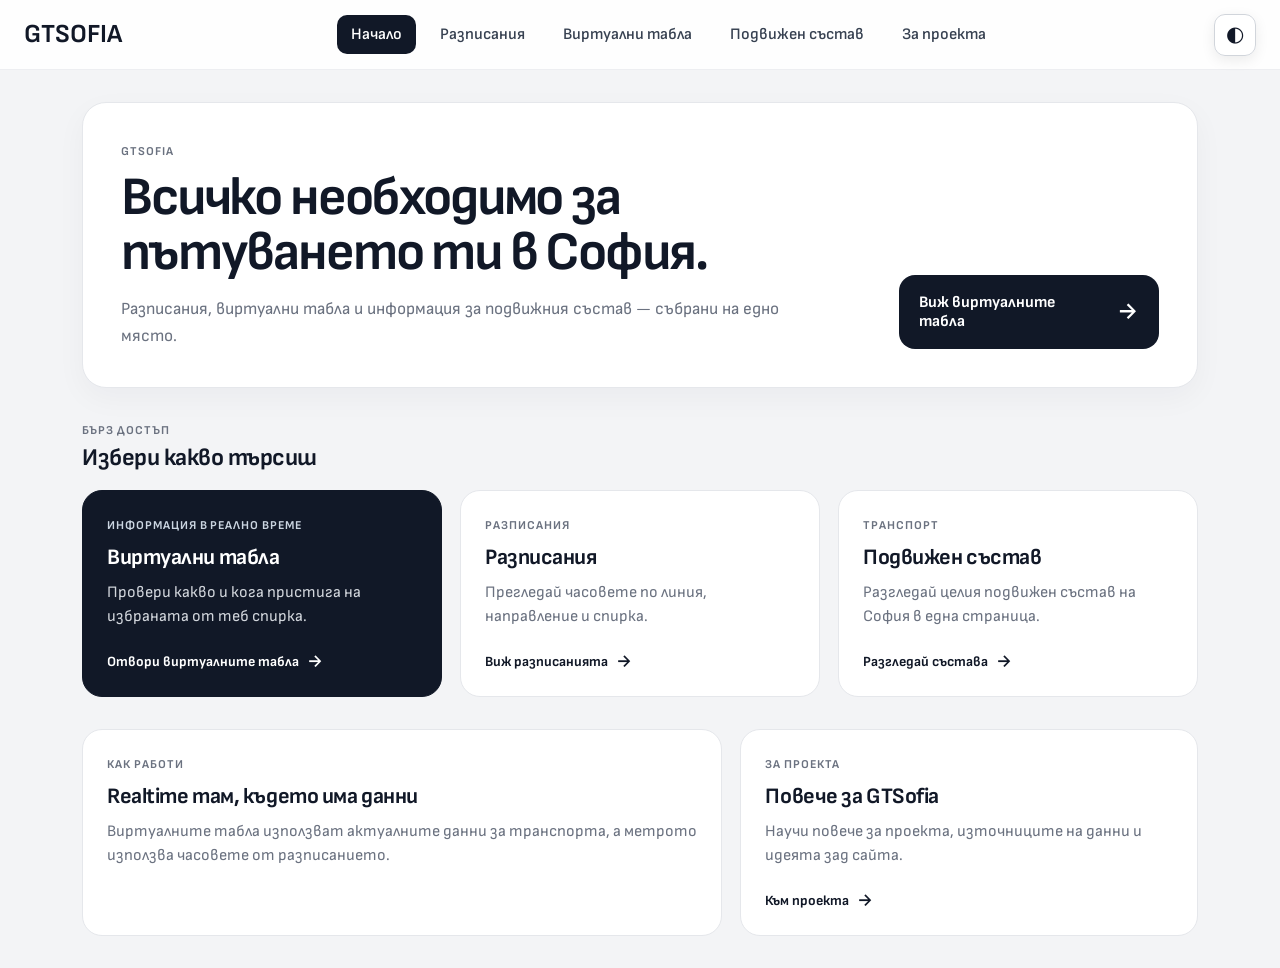
==== index.html @ 75cd9807 "Dark mode Dark mode added." ====
<!DOCTYPE html>
<html lang="bg">
<head>
  <meta charset="UTF-8" />
  <meta name="viewport" content="width=device-width, initial-scale=1.0" />
  <script>
    (() => {
      try {
        const theme = localStorage.getItem("gtsofia.theme");
        const systemDark = window.matchMedia("(prefers-color-scheme: dark)").matches;
        const effective = theme === "dark" || (theme !== "light" && systemDark) ? "dark" : "light";
        document.documentElement.dataset.theme = effective;
        document.documentElement.dataset.themePreference =
          theme === "dark" || theme === "light" || theme === "auto" ? theme : "auto";
      } catch {}
    })();
  </script>
  <title>Начало | GTSofia</title>
  <link href="https://fonts.googleapis.com/css2?family=Sofia+Sans:wght@400;500;600;700&display=swap" rel="stylesheet" />
  <link rel="stylesheet" href="style.css" />
</head>
<body>
  <header class="navbar">
    <a href="index.html" class="nav-logo">GTSOFIA</a>
    <button class="nav-toggle" onclick="toggleMenu()" aria-label="Отвори меню">☰</button>
    <nav id="navMenu">
      <a href="index.html" class="active">Начало</a>
      <a href="schedules.html">Разписания</a>
      <a href="virtual-boards.html">Виртуални табла</a>
      <a href="rolling-stock.html">Подвижен състав</a>
      <a href="about.html">За проекта</a>
    </nav>
    <div class="theme-switcher">
      <button
        type="button"
        id="themeToggle"
        class="theme-toggle"
        aria-label="Автоматичен режим"
        title="Автоматичен режим"
        aria-haspopup="true"
        aria-expanded="false"
      >
        <span aria-hidden="true">◐</span>
      </button>
      <div id="themeMenu" class="theme-menu" role="radiogroup" aria-label="Тема" hidden>
        <button type="button" data-theme-choice="light" role="radio" aria-checked="false">
          <span aria-hidden="true">☀</span><span>Светъл</span>
        </button>
        <button type="button" data-theme-choice="dark" role="radio" aria-checked="false">
          <span aria-hidden="true">☾</span><span>Тъмен</span>
        </button>
        <button type="button" data-theme-choice="auto" role="radio" aria-checked="false">
          <span aria-hidden="true">◐</span><span>Автоматичен</span>
        </button>
      </div>
    </div>
  </header>

  <main class="home">
    <section class="home-hero">
      <div class="home-hero-copy">
        <span class="home-eyebrow">GTSofia</span>
        <h1>Всичко необходимо за пътуването ти в София.</h1>
        <p>Разписания, виртуални табла и информация за подвижния състав — събрани на едно място.</p>
      </div>
      <a href="virtual-boards.html" class="home-hero-action">
        <span class="home-hero-action-label">Виж виртуалните табла</span>
        <span class="home-hero-action-arrow">→</span>
      </a>
    </section>

    <section class="home-section">
      <div class="home-section-heading">
        <div>
          <span class="home-section-kicker">Бърз достъп</span>
          <h2>Избери какво търсиш</h2>
        </div>
      </div>

      <div class="home-grid home-grid-main">
        <a href="virtual-boards.html" class="home-card home-card-primary">
          <span class="home-card-label">Информация в реално време</span>
          <h2>Виртуални табла</h2>
          <p>Провери какво и кога пристига на избраната от теб спирка.</p>
          <span class="home-card-link">Отвори виртуалните табла <span>→</span></span>
        </a>

        <a href="schedules.html" class="home-card">
          <span class="home-card-label">Разписания</span>
          <h2>Разписания</h2>
          <p>Прегледай часовете по линия, направление и спирка.</p>
          <span class="home-card-link">Виж разписанията <span>→</span></span>
        </a>

        <a href="rolling-stock.html" class="home-card">
          <span class="home-card-label">Транспорт</span>
          <h2>Подвижен състав</h2>
          <p>Разгледай целия подвижен състав на София в една страница.</p>
          <span class="home-card-link">Разгледай състава <span>→</span></span>
        </a>
      </div>
    </section>

    <section class="home-section home-favorites-section" id="favoriteStopsSection" hidden>
      <div class="home-section-heading">
        <div>
          <span class="home-section-kicker">Запазени</span>
          <h2>Любими спирки</h2>
        </div>
      </div>
      <div class="home-favorites-list" id="favoriteStopsList"></div>
    </section>

    <section class="home-info-grid">
      <div class="home-info-card">
        <span class="home-section-kicker">Как работи</span>
        <h2>Realtime там, където има данни</h2>
        <p>Виртуалните табла използват актуалните данни за транспорта, а метрото използва часовете от разписанието.</p>
      </div>

      <a href="about.html" class="home-info-card home-info-card-link">
        <span class="home-section-kicker">За проекта</span>
        <h2>Повече за GTSofia</h2>
        <p>Научи повече за проекта, източниците на данни и идеята зад сайта.</p>
        <span class="home-card-link">Към проекта <span>→</span></span>
      </a>
    </section>
  </main>

  <script src="navbar.js"></script>
  <script src="home-favorites.js"></script>
  <script src="theme.js"></script>
</body>
</html>
---- style.css ----
/* =========================
BASE RESET
========================= */

* {
  margin: 0;
  padding: 0;
  box-sizing: border-box;
}

body {
  font-family: "Sofia Sans", sans-serif;
  background: #f3f4f6;
  min-height: 100vh;
  color: #111827;
}

img {
  max-width: 100%;
}

/* =========================
NAVBAR
========================= */

.navbar {
  height: 70px;
  background: rgba(255, 255, 255, 0.88);
  backdrop-filter: blur(18px);
  -webkit-backdrop-filter: blur(18px);
  border-bottom: 1px solid rgba(229, 231, 235, 0.7);
  display: flex;
  align-items: center;
  justify-content: space-between;
  padding: 0 24px;
  position: sticky;
  top: 0;
  z-index: 1000;
  transition:
    background 0.3s ease,
    backdrop-filter 0.3s ease,
    box-shadow 0.3s ease;
}

.navbar.scrolled {
  background: rgba(255, 255, 255, 0.72);
  backdrop-filter: blur(22px);
  -webkit-backdrop-filter: blur(22px);
  box-shadow: 0 6px 20px rgba(0, 0, 0, 0.06);
}

.nav-logo {
  font-size: 26px;
  font-weight: 700;
  color: #111827;
  text-decoration: none;
}

.navbar nav {
  display: flex;
  gap: 10px;
}

.navbar nav a {
  text-decoration: none;
  color: #374151;
  font-weight: 600;
  padding: 10px 14px;
  border-radius: 10px;
  transition: 0.2s;
}

.navbar nav a:hover {
  background: #f3f4f6;
}

.navbar nav a.active {
  background: #111827;
  color: white;
}

.nav-toggle {
  display: none;
  font-size: 28px;
  background: none;
  border: none;
  cursor: pointer;
}

/* =========================
GENERAL CONTENT
========================= */

.content {
  padding: 32px;
}

.info-card {
  background: white;
  padding: 24px;
  border-radius: 18px;
  border: 1px solid #e5e7eb;
  width: 100%;
}

/* =========================
HOME PAGE
========================= */

.home {
  max-width: 1180px;
  margin: 0 auto;
  padding: 32px;
  display: flex;
  flex-direction: column;
  gap: 32px;
}

.home-hero {
  background: white;
  border: 1px solid #e5e7eb;
  border-radius: 24px;
  padding: 38px;
  display: flex;
  align-items: flex-end;
  justify-content: space-between;
  gap: 28px;
  box-shadow: 0 10px 30px rgba(17, 24, 39, 0.04);
}

.home-hero-copy {
  max-width: 760px;
}

.home-eyebrow,
.home-section-kicker,
.home-card-label {
  display: inline-block;
  font-size: 12px;
  font-weight: 700;
  letter-spacing: 0.08em;
  text-transform: uppercase;
  color: #6b7280;
}

.home-hero h1 {
  margin-top: 10px;
  font-size: clamp(32px, 5vw, 54px);
  line-height: 1.02;
  letter-spacing: -0.04em;
  max-width: 760px;
}

.home-hero p {
  margin-top: 16px;
  max-width: 660px;
  color: #6b7280;
  font-size: 17px;
  line-height: 1.55;
}

.home-hero-action {
  min-width: 240px;
  padding: 18px 20px;
  border-radius: 16px;
  background: #111827;
  color: white;
  text-decoration: none;
  display: flex;
  align-items: center;
  justify-content: space-between;
  gap: 16px;
  font-weight: 700;
  transition: transform 0.2s ease, background 0.2s ease;
}

.home-hero-action:hover {
  transform: translateY(-2px);
  background: #1f2937;
}

.home-hero-action-arrow {
  font-size: 24px;
  line-height: 1;
}

.home-section {
  display: flex;
  flex-direction: column;
  gap: 18px;
}

.home-section-heading h2 {
  margin-top: 4px;
  font-size: 24px;
  letter-spacing: -0.02em;
}

.home-grid {
  display: grid;
  grid-template-columns: repeat(3, minmax(0, 1fr));
  gap: 18px;
}

.home-card,
.home-info-card {
  background: white;
  border: 1px solid #e5e7eb;
  border-radius: 20px;
  padding: 24px;
  text-decoration: none;
  color: inherit;
  transition: transform 0.2s ease, box-shadow 0.2s ease, border-color 0.2s ease;
}

.home-card:hover,
.home-info-card-link:hover {
  transform: translateY(-3px);
  box-shadow: 0 12px 26px rgba(17, 24, 39, 0.07);
  border-color: #d1d5db;
}

.home-card-primary {
  background: #111827;
  color: white;
  border-color: #111827;
}

.home-card-primary:hover {
  border-color: #1f2937;
}

.home-card h2,
.home-info-card h2 {
  margin-top: 10px;
  font-size: 22px;
  letter-spacing: -0.02em;
}

.home-card p,
.home-info-card p {
  margin-top: 10px;
  color: #6b7280;
  line-height: 1.5;
}

.home-card-primary p {
  color: #d1d5db;
}

.home-card-link {
  display: inline-flex;
  align-items: center;
  gap: 8px;
  margin-top: 22px;
  font-size: 14px;
  font-weight: 700;
}

.home-card-link span {
  font-size: 18px;
}

.home-card-primary .home-card-label {
  color: #cbd5e1;
}

.home-info-grid {
  display: grid;
  grid-template-columns: 1.4fr 1fr;
  gap: 18px;
}

.home-info-card-link {
  display: block;
}

/* =========================
ROLLING STOCK
========================= */

.stock-grid {
  display: grid;
  grid-template-columns: repeat(auto-fill, minmax(280px, 1fr));
  gap: 20px;
}

.stock-card {
  background: white;
  border-radius: 18px;
  overflow: hidden;
  border: 1px solid #e5e7eb;
}

.stock-image {
  width: 100%;
  height: 200px;
  object-fit: cover;
}

.stock-body {
  padding: 18px;
}

.stock-author {
  text-align: center;
  font-size: 13px;
  color: #6b7280;
  margin-top: 6px;
  margin-bottom: 4px;
}

.stock-lines {
  display: flex;
  flex-wrap: wrap;
  gap: 6px;
  margin-top: 10px;
}

.stock-line-pill {
  display: flex;
  align-items: center;
  justify-content: center;
  height: 25px;
  width: 42px;
  min-width: 35px;
  padding: 0 8px;
  border-radius: 6px;
  font-weight: 700;
}

.stock-metro-pill {
  width: 28px;
  height: 28px;
  min-width: 28px;
  padding: 0;
  border-radius: 50%;
}

.stock-filters {
  display: flex;
  gap: 10px;
  flex-wrap: wrap;
  margin-bottom: 20px;
}

.stock-filters button {
  font-family: "Sofia Sans", sans-serif;
  border: none;
  padding: 10px 16px;
  border-radius: 12px;
  background: #e5e7eb;
  font-weight: 600;
  cursor: pointer;
  transition: 0.2s;
}

.stock-filters button:hover {
  background: #111827;
  color: white;
}

/* =========================
SCHEDULES PAGE
========================= */

.schedule-page {
  max-width: 1500px;
  margin: 0 auto;
  padding: 32px;
}

.schedule-card {
  background: #fff;
  border-radius: 18px;
  box-shadow: 0 2px 10px rgba(0,0,0,.05);
}

.schedule-controls-card { padding: 22px; }

.schedule-controls {
  display: grid;
  grid-template-columns: 1fr 1fr 1fr;
  gap: 14px;
}

.schedule-control label {
  display: block;
  font-weight: 700;
  margin: 0 0 7px 2px;
}

.schedule-dropdown {
  position: relative;
}

.schedule-select-button,
.schedule-native-select {
  width: 100%;
  min-height: 48px;
  border: 1px solid #d1d5db;
  border-radius: 12px;
  background: #fff;
  font: inherit;
  color: #111827;
  padding: 8px 14px;
}

.schedule-select-button {
  display: flex;
  align-items: center;
  justify-content: space-between;
  cursor: pointer;
  text-align: left;
}

.schedule-select-button:hover,
.schedule-native-select:not(:disabled):hover {
  border-color: #9ca3af;
}

.schedule-native-select:disabled {
  background: #f3f4f6;
  color: #9ca3af;
}

.schedule-chevron {
  font-size: 20px;
  margin-left: 8px;
}

.schedule-dropdown-menu {
  position: absolute;
  z-index: 50;
  top: calc(100% + 7px);
  left: 0;
  right: 0;
  max-height: 420px;
  overflow-y: auto;
  background: #fff;
  border: 1px solid #e5e7eb;
  border-radius: 14px;
  box-shadow: 0 14px 35px rgba(0,0,0,.14);
  padding: 8px;
}

.schedule-dropdown-group-title {
  font-size: 12px;
  font-weight: 700;
  color: #6b7280;
  padding: 8px 10px 5px;
  text-transform: uppercase;
  letter-spacing: .04em;
}

.schedule-line-option {
  width: 100%;
  border: 0;
  background: transparent;
  border-radius: 10px;
  padding: 8px 10px;
  display: flex;
  align-items: center;
  justify-content: space-between;
  cursor: pointer;
  font: inherit;
}

.schedule-line-option:hover {
  background: #f3f4f6;
}

.schedule-line-identity {
  display: inline-flex;
  align-items: center;
  gap: 7px;
  min-width: 0;
}

.schedule-line-icon {
  width: 30px;
  height: 30px;
  display: inline-flex;
  align-items: center;
  justify-content: center;
}

.schedule-line-icon img {
  width: 30px;
  height: 30px;
  object-fit: contain;
}

.schedule-line-pill {
  width: 60px;
  height: 30px;
  border-radius: 6px;
  display: inline-flex;
  align-items: center;
  justify-content: center;
  background: var(--line-color, #BE1E2D);
  color: var(--line-text-color, #fff);
  font-weight: 700;
  font-size: 17px;
  line-height: 1;
}

.schedule-line-pill.metro {
  width: 30px;
  border-radius: 999px;
}

.schedule-option-arrow {
  color: #9ca3af;
  font-size: 22px;
}

.schedule-selected-line {
  display: inline-flex;
  flex: 1;
}

.schedule-placeholder {
  color: #6b7280;
}

.schedule-day-tabs {
  display: flex;
  gap: 8px;
  margin-top: 16px;
  border-top: 1px solid #eef0f2;
  padding-top: 16px;
}

.schedule-day-tab {
  border: 0;
  background: #f3f4f6;
  color: #374151;
  border-radius: 10px;
  padding: 10px 18px;
  font: inherit;
  font-weight: 700;
  cursor: pointer;
}

.schedule-day-tab.active {
  background: #111827;
  color: #fff;
}

.schedule-summary {
  margin-top: 18px;
  padding: 18px 22px;
  background: #fff;
  border-radius: 18px;
  box-shadow: 0 2px 10px rgba(0,0,0,.05);
  display: flex;
  align-items: center;
  justify-content: space-between;
  gap: 20px;
}

.schedule-summary-main {
  display: flex;
  flex-direction: column;
  align-items: flex-start;
  gap: 8px;
}

.schedule-summary-route-row {
  display: flex;
  align-items: center;
  gap: 14px;
}

.schedule-summary-destination {
  font-size: 25px;
}

.schedule-summary-stop {
  color: #6b7280;
}

.schedule-summary-stats {
  display: flex;
  gap: 10px;
}

.schedule-summary-stats div {
  min-width: 125px;
  padding: 10px 14px;
  border-radius: 12px;
  background: #f7f7f8;
  display: flex;
  flex-direction: column;
  gap: 2px;
}

.schedule-summary-stats span {
  font-size: 12px;
  color: #6b7280;
}

.schedule-summary-stats strong {
  font-size: 20px;
}

.direction-arrow {
  width: 13px;
  height: auto;
  flex: 0 0 13px;
  opacity: 0.7;
}

.timetable-card,
.course-card {
  margin-top: 18px;
  padding: 22px;
}

.schedule-section-heading {
  display: flex;
  align-items: center;
  justify-content: space-between;
  gap: 16px;
  margin-bottom: 16px;
}

.schedule-section-kicker {
  font-size: 12px;
  color: #6b7280;
  font-weight: 700;
  text-transform: uppercase;
  letter-spacing: .05em;
}

.schedule-section-heading h1,
.schedule-section-heading h2 {
  margin: 3px 0 0;
  font-size: 24px;
}

.schedule-data-status {
  color: #6b7280;
  font-size: 14px;
}

.timetable-scroll {
  overflow-x: auto;
  border: 1px solid #e5e7eb;
  border-radius: 12px;
}

.schedule-timetable {
  width: 100%;
  min-width: 720px;
  border-collapse: collapse;
  table-layout: fixed;
}

.schedule-timetable th {
  padding: 12px 8px;
  background: #f3f4f6;
  border-right: 1px solid #e5e7eb;
  border-bottom: 1px solid #d1d5db;
  font-size: 14px;
  white-space: nowrap;
}

.schedule-timetable td {
  min-height: 70px;
  padding: 12px 8px;
  vertical-align: top;
  border-right: 1px solid #eef0f2;
  text-align: center;
}

.schedule-minute-list {
  display: flex;
  flex-direction: column;
  align-items: center;
  gap: 4px;
}

.schedule-minute {
  display: block;
  width: 100%;
  border: 0;
  background: transparent;
  color: #111827;
  font: inherit;
  font-weight: 700;
  padding: 5px 4px;
  border-radius: 7px;
  cursor: pointer;
}

.schedule-minute:hover {
  background: #fef3c7;
  color: #92400e;
}

.schedule-no-data {
  padding: 30px;
  text-align: center;
  color: #6b7280;
}

.schedule-close-button {
  border: 0;
  background: #111827;
  color: #fff;
  border-radius: 10px;
  padding: 9px 15px;
  font: inherit;
  font-weight: 700;
  cursor: pointer;
}

.course-stops {
  border-top: 1px solid #eef0f2;
}

.course-stop {
  min-height: 54px;
  display: grid;
  grid-template-columns: 26px 1fr auto;
  align-items: center;
  gap: 10px;
  padding: 8px 12px;
  border-bottom: 1px solid #f0f1f2;
}

.course-stop.selected {
  background: #fef3c7;
  border-radius: 10px;
}

.course-stop-marker {
  width: 14px;
  height: 14px;
  border-radius: 999px;
  background: #111827;
  border: 3px solid #fff;
  box-shadow: 0 0 0 1px #d1d5db;
  margin-left: 2px;
}

.course-stop-name {
  font-weight: 600;
  display: flex;
  align-items: center;
  gap: 8px;
  flex-wrap: wrap;
}

.course-stop-code {
  color: #6b7280;
  font-size: 12px;
  font-weight: 500;
  white-space: nowrap;
}

.course-stop-time {
  font-weight: 700;
  font-variant-numeric: tabular-nums;
}

.schedule-empty {
  margin-top: 28px;
  color: #9ca3af;
  text-align: center;
  font-size: 18px;
}

/* =========================
VIRTUAL BOARDS
========================= */

.virtual-boards {
  height: calc(100vh - 70px);
  min-height: 620px;
  padding: 18px;
  display: flex;
  flex-direction: column;
  gap: 14px;
}

.virtual-board-toolbar {
  display: flex;
  align-items: center;
  justify-content: space-between;
  gap: 18px;
  background: #fff;
  border: 1px solid #e5e7eb;
  border-radius: 18px;
  padding: 16px 20px;
  box-shadow: 0 2px 10px rgba(0,0,0,.05);
  flex: 0 0 auto;
}

.virtual-board-toolbar h1 {
  font-size: 25px;
  line-height: 1.15;
}

.live-indicator {
  width: 9px;
  height: 9px;
  border-radius: 50%;
  background: #16a34a;
  box-shadow: 0 0 0 0 rgba(22, 163, 74, .45);
  animation: vb-pulse 1.8s infinite;
  flex: 0 0 9px;
}

@keyframes vb-pulse {
  0% { box-shadow: 0 0 0 0 rgba(22, 163, 74, .45); }
  70% { box-shadow: 0 0 0 7px rgba(22, 163, 74, 0); }
  100% { box-shadow: 0 0 0 0 rgba(22, 163, 74, 0); }
}

.virtual-board-layout {
  min-height: 0;
  flex: 1 1 auto;
  display: grid;
  grid-template-columns: minmax(0, 1.65fr) minmax(360px, .85fr);
  gap: 14px;
}

.virtual-map-card {
  min-height: 0;
  position: relative;
  overflow: hidden;
  border-radius: 18px;
  border: 1px solid #e5e7eb;
  background: #e5e7eb;
  box-shadow: 0 2px 10px rgba(0,0,0,.05);
}

.virtual-board-controls {
  position: relative;
  z-index: 5;
  display: flex;
  align-items: center;
  gap: 8px;
  padding: 14px 16px;
  border-bottom: 1px solid #eef0f2;
  background: #fff;
}

.virtual-stop-search {
  position: relative;
  width: 100%;
  min-width: 0;
}

.virtual-stop-search-panel {
  flex: 1 1 auto;
}

.virtual-stop-search input {
  width: 100%;
  min-height: 42px;
  padding: 0 13px;
  border: 1px solid #d1d5db;
  border-radius: 11px;
  background: #fff;
  color: #111827;
  font: inherit;
  box-shadow: 0 2px 8px rgba(0,0,0,.06);
  outline: none;
}

.virtual-stop-search input:focus {
  border-color: #9ca3af;
  box-shadow: 0 0 0 3px rgba(17,24,39,.08), 0 2px 8px rgba(0,0,0,.06);
}

.map-tool-button {
  width: 42px;
  height: 42px;
  min-height: 42px;
  flex: 0 0 42px;
  display: inline-flex;
  align-items: center;
  justify-content: center;
  padding: 0;
  border: 1px solid #d1d5db;
  border-radius: 11px;
  background: rgba(255,255,255,.96);
  color: #111827;
  font: inherit;
  font-weight: 700;
  box-shadow: 0 4px 14px rgba(0,0,0,.12);
  cursor: pointer;
  pointer-events: auto;
  white-space: nowrap;
}

.map-tool-button:hover {
  background: #fff;
}

.map-tool-button:disabled {
  opacity: .7;
  cursor: wait;
}

.map-location-button {
  font-size: 21px;
}

.virtual-stop-search-results {
  position: absolute;
  top: calc(100% + 6px);
  left: 0;
  right: 0;
  max-height: 310px;
  overflow-y: auto;
  border: 1px solid #e5e7eb;
  border-radius: 11px;
  background: #fff;
  box-shadow: 0 8px 20px rgba(0,0,0,.14);
}

.virtual-stop-search-result {
  width: 100%;
  display: flex;
  align-items: center;
  justify-content: space-between;
  gap: 12px;
  padding: 10px 12px;
  border: 0;
  border-bottom: 1px solid #f0f1f2;
  background: #fff;
  color: #111827;
  text-align: left;
  font: inherit;
  cursor: pointer;
}

.virtual-stop-search-result:last-child {
  border-bottom: 0;
}

.virtual-stop-search-result:hover {
  background: #f9fafb;
}

.virtual-stop-search-result strong {
  min-width: 0;
  overflow: hidden;
  text-overflow: ellipsis;
  white-space: nowrap;
}

.virtual-stop-search-result span {
  flex: 0 0 auto;
  color: #9ca3af;
  font-size: 12px;
}

.virtual-stop-search-empty {
  padding: 12px;
  color: #6b7280;
  font-size: 13px;
}

.map-tool-button {
  min-height: 42px;
  display: inline-flex;
  align-items: center;
  gap: 7px;
  padding: 0 12px;
  border: 1px solid #d1d5db;
  border-radius: 11px;
  background: rgba(255,255,255,.96);
  color: #111827;
  font: inherit;
  font-weight: 700;
  box-shadow: 0 4px 14px rgba(0,0,0,.12);
  cursor: pointer;
  pointer-events: auto;
  white-space: nowrap;
}

.map-location-button {
  width: 42px;
  height: 42px;
  padding: 0;
  justify-content: center;
}

.map-location-button img {
  width: 22px;
  height: 22px;
  display: block;
  flex: 0 0 22px;
}

.map-tool-button:hover {
  background: #fff;
}

.map-tool-button:disabled {
  opacity: .7;
  cursor: wait;
}

.virtual-map {
  width: 100%;
  height: 100%;
  min-height: 440px;
}

.virtual-board-panel {
  min-width: 0;
  min-height: 0;
  overflow: hidden;
  display: flex;
  flex-direction: column;
  background: #fff;
  border: 1px solid #e5e7eb;
  border-radius: 18px;
  box-shadow: 0 2px 10px rgba(0,0,0,.05);
}

.virtual-board-content {
  min-height: 0;
  overflow: hidden;
  display: flex;
  flex-direction: column;
  flex: 1 1 auto;
}

.virtual-board-body {
  min-height: 0;
  overflow-y: auto;
  flex: 1 1 auto;
  display: flex;
  flex-direction: column;
}

.virtual-board-empty,
.virtual-board-error {
  margin: auto;
  max-width: 420px;
  padding: 28px 24px;
  color: #6b7280;
  text-align: center;
}

.virtual-board-empty-title {
  color: #111827;
  font-size: 23px;
  font-weight: 700;
  margin-bottom: 10px;
}

.virtual-board-empty p {
  line-height: 1.55;
}

.virtual-board-header-actions {
  display: flex;
  align-items: center;
  gap: 8px;
  flex: 0 0 auto;
}

.virtual-board-header {
  display: flex;
  align-items: flex-start;
  justify-content: space-between;
  gap: 14px;
  padding: 18px 18px 12px;
  border-bottom: 1px solid #eef0f2;
}

.virtual-board-kicker {
  margin-bottom: 4px;
  color: #6b7280;
  font-size: 12px;
  font-weight: 700;
  text-transform: uppercase;
  letter-spacing: .05em;
}

.virtual-board-header h2 {
  font-size: 21px;
  line-height: 1.2;
}

.virtual-board-header p {
  margin-top: 5px;
  color: #6b7280;
  font-size: 13px;
}

.virtual-board-close {
  width: 34px;
  height: 34px;
  border: 0;
  border-radius: 50%;
  background: #f3f4f6;
  color: #111827;
  font-size: 24px;
  line-height: 1;
  cursor: pointer;
  flex: 0 0 34px;
}

.virtual-board-close:hover {
  background: #e5e7eb;
}

.virtual-board-refresh {
  width: 34px;
  height: 34px;
  flex: 0 0 34px;
  border: 0;
  border-radius: 50%;
  background: #f3f4f6;
  color: #111827;
  padding: 0;
  display: inline-flex;
  align-items: center;
  justify-content: center;
  font: inherit;
  cursor: pointer;
}

.virtual-board-refresh > span {
  display: block;
  font-size: 23px;
  line-height: 1;
  font-weight: 400;
}

.virtual-board-refresh.is-loading > span {
  animation: virtual-board-refresh-spin 0.9s linear infinite;
}

@keyframes virtual-board-refresh-spin {
  from {
    transform: rotate(0deg);
  }
  to {
    transform: rotate(360deg);
  }
}

.virtual-board-refresh:hover {
  background: #e5e7eb;
}

.virtual-board-list {
  min-height: 0;
  overflow-y: auto;
}

.vb-row {
  padding: 13px 16px;
  border-bottom: 1px solid #f0f1f2;
}

.vb-route-row {
  min-width: 0;
  width: 100%;
  gap: 10px;
  align-items: center;
  flex-wrap: nowrap;
}

.vb-route-row .schedule-line-identity {
  flex: 0 0 auto;
}

.vb-direction-arrow {
  width: 13px;
  height: auto;
  flex: 0 0 13px;
  opacity: .7;
  align-self: center;
  display: block;
}

.vb-destination {
  min-width: 0;
  flex: 1 1 auto;
  overflow: hidden;
  white-space: nowrap;
  text-overflow: ellipsis;
  font-size: 20px;
  line-height: 1.2;
}

.vb-time-block {
  display: flex;
  align-items: center;
  justify-content: space-between;
  gap: 12px;
  margin-top: 8px;
  padding-left: 99px;
}

.vb-arrival-main {
  display: inline-flex;
  align-items: center;
  justify-content: center;
  gap: 8px;
  white-space: nowrap;
  font-variant-numeric: tabular-nums;
}

.vb-arrival-live {
  width: 8px;
  height: 8px;
  flex: 0 0 8px;
  border-radius: 50%;
  background: #16a34a;
  box-shadow: 0 0 0 0 rgba(22, 163, 74, .35);
  animation: vb-pulse 1.8s infinite;
}

.vb-arrival-clock {
  color: #111827;
  font-size: 24px;
  font-weight: 700;
  line-height: 1;
}

.vb-arrival-minutes {
  color: #6b7280;
  font-size: 15px;
  font-weight: 600;
  line-height: 1;
  white-space: nowrap;
}

.vb-arrival {
  display: inline-flex;
  align-items: center;
  gap: 9px;
  font-variant-numeric: tabular-nums;
  white-space: nowrap;
}

.vb-arrival-live {
  width: 7px;
  height: 7px;
  flex: 0 0 7px;
  margin-right: -2px;
}

.vb-arrival-time {
  color: #111827;
  font-size: 22px;
  font-weight: 700;
  line-height: 1;
}

.vb-arrival-countdown {
  color: #374151;
  font-size: 14px;
  font-weight: 600;
  white-space: nowrap;
}

.vb-arrival-empty {
  color: #9ca3af;
  font-size: 13px;
  font-weight: 600;
}

.vb-next-times {
  display: flex;
  gap: 6px;
  color: #9ca3af;
  font-size: 12px;
  font-weight: 600;
  font-variant-numeric: tabular-nums;
}

.vb-next-times span {
  position: relative;
  display: inline-flex;
  align-items: center;
  padding: 3px 6px;
  border-radius: 7px;
  background: #f3f4f6;
  cursor: help;
  outline: none;
}

.vb-next-times span::after {
  content: attr(data-tooltip);
  position: absolute;
  left: 50%;
  bottom: calc(100% + 8px);
  transform: translate(-50%, 4px);
  padding: 5px 8px;
  border-radius: 7px;
  background: #111827;
  color: #ffffff;
  font-size: 12px;
  font-weight: 600;
  line-height: 1;
  white-space: nowrap;
  pointer-events: none;
  opacity: 0;
  visibility: hidden;
  transition: opacity .12s ease, transform .12s ease, visibility .12s ease;
  z-index: 20;
}

.vb-next-times span:hover::after,
.vb-next-times span:focus-visible::after {
  opacity: 1;
  visibility: visible;
  transform: translate(-50%, 0);
}

.virtual-board-no-service,
.virtual-board-no-data {
  margin: 12px 16px;
  padding: 12px;
  border-radius: 10px;
  background: #f9fafb;
  color: #6b7280;
  font-size: 13px;
  line-height: 1.45;
}

.virtual-map-error {
  display: flex;
  align-items: center;
  justify-content: center;
  min-height: 100%;
  padding: 30px;
  color: #6b7280;
  background: #f9fafb;
}

/* =========================
RESPONSIVE
========================= */

@media (max-width: 1100px) {
  .virtual-board-layout {
    grid-template-columns: minmax(0, 1.25fr) minmax(320px, .95fr);
  }
}

@media (max-width: 900px) {
  .nav-toggle {
    display: block;
  }

  .navbar nav {
    display: none;
    flex-direction: column;
    width: 100%;
    margin-top: 10px;
  }

  .navbar nav.open {
    display: flex;
  }

  .navbar {
    flex-wrap: wrap;
    height: auto;
    padding: 12px 16px;
  }

  .content {
    padding: 18px;
  }

  .home {
    padding: 18px;
    gap: 22px;
  }

  .home-hero {
    padding: 24px;
    flex-direction: column;
    align-items: stretch;
  }

  .home-hero h1 {
    font-size: 34px;
  }

  .home-hero p {
    font-size: 15px;
  }

  .home-hero-action {
    min-width: 0;
  }

  .home-grid,
  .home-info-grid {
    grid-template-columns: 1fr;
  }

  .schedule-page {
    padding: 18px;
  }

  .schedule-controls {
    grid-template-columns: 1fr;
  }

  .schedule-summary {
    align-items: stretch;
    flex-direction: column;
  }

  .schedule-summary-stats {
    display: grid;
    grid-template-columns: repeat(3, 1fr);
  }

  .virtual-boards {
    height: auto;
    min-height: calc(100vh - 70px);
  }

  .virtual-board-toolbar {
    align-items: flex-start;
    flex-direction: column;
  }

  .virtual-board-layout {
    grid-template-columns: 1fr;
  }

  .virtual-map {
    height: 58vh;
    min-height: 420px;
  }

  .virtual-board-panel {
    min-height: 520px;
  }
}

@media (max-width: 560px) {
  .promo-actions {
    flex-direction: column;
    max-width: none;
  }

  .schedule-summary-main {
    align-items: flex-start;
    flex-direction: column;
    gap: 10px;
    width: 100%;
    min-width: 0;
  }

  .schedule-summary-route-row {
    width: 100%;
    min-width: 0;
    gap: 10px;
  }

  .schedule-summary-route-row .schedule-line-identity {
    flex: 0 0 auto;
  }

  .schedule-summary-route-row .direction-arrow {
    flex: 0 0 auto;
  }

  .schedule-summary-destination {
    font-size: 20px;
    flex: 1 1 auto;
    min-width: 0;
    overflow: hidden;
    white-space: nowrap;
    text-overflow: ellipsis;
  }

  .schedule-summary-stats {
    grid-template-columns: 1fr;
  }

  .schedule-minute-list {
    width: 100%;
    align-items: stretch;
  }

  .schedule-minute {
    width: 100%;
    margin: 0;
    padding: 5px 0;
    text-align: center;
    text-indent: 0;
    -webkit-appearance: none;
    appearance: none;
  }

  .course-stop {
    grid-template-columns: 22px 1fr auto;
  }


  .vb-route-row {
    align-items: center;
    gap: 8px;
  }

  .vb-route-row .schedule-line-identity {
    gap: 8px;
  }

  .vb-route-row .schedule-line-icon {
    flex: 0 0 auto;
  }

  .vb-time-block {
    padding-left: 0;
    align-items: flex-start;
    flex-direction: column;
    gap: 7px;
  }

  .vb-arrival-time {
    font-size: 21px;
  }

  .vb-arrival-clock {
    font-size: 22px;
  }

  .virtual-map {
    min-height: 360px;
  }

  .virtual-board-panel {
    min-height: 480px;
  }

  .virtual-board-controls {
    padding: 10px 12px;
  }

  .virtual-board-header {
    align-items: center;
    padding: 15px 14px 11px;
  }

  .virtual-board-header-actions {
    gap: 6px;
  }

  .virtual-board-refresh {
    width: 34px;
    height: 34px;
    flex-basis: 34px;
  }

  .vb-route-row {
    gap: 7px;
  }

  .vb-route-row .schedule-line-identity {
    gap: 6px;
  }

  .vb-route-row .schedule-line-icon,
  .vb-route-row .schedule-line-icon img {
    width: 28px;
    height: 28px;
  }

  .vb-route-row .schedule-line-pill {
    width: 56px;
    height: 28px;
    font-size: 16px;
  }

  .vb-route-row .schedule-line-pill.metro {
    width: 28px;
  }

  .vb-destination {
    font-size: 20px;
  }
}


.sr-only {
  position: absolute;
  width: 1px;
  height: 1px;
  padding: 0;
  margin: -1px;
  overflow: hidden;
  clip: rect(0, 0, 0, 0);
  white-space: nowrap;
  border: 0;
}


/* =========================
FAVORITE STOPS
========================= */

.home-favorites-section[hidden] {
  display: none;
}

.home-favorites-list {
  display: grid;
  grid-template-columns: repeat(2, minmax(0, 1fr));
  gap: 12px;
}

.home-favorite-stop {
  display: flex;
  align-items: center;
  gap: 12px;
  min-width: 0;
  padding: 15px 17px;
  background: #fff;
  border: 1px solid #e5e7eb;
  border-radius: 14px;
  color: inherit;
  text-decoration: none;
  transition: transform 0.2s ease, box-shadow 0.2s ease, border-color 0.2s ease;
}

.home-favorite-stop:hover {
  transform: translateY(-2px);
  box-shadow: 0 8px 20px rgba(17, 24, 39, 0.06);
  border-color: #d1d5db;
}

.home-favorite-stop-star {
  flex: 0 0 auto;
  font-size: 21px;
  line-height: 1;
}

.home-favorite-stop-info {
  min-width: 0;
  display: flex;
  align-items: baseline;
  gap: 7px;
  flex-wrap: wrap;
}

.home-favorite-stop-info strong {
  font-size: 16px;
}

.home-favorite-stop-info span {
  color: #6b7280;
  font-size: 13px;
}

.home-favorite-stop-arrow {
  margin-left: auto;
  flex: 0 0 auto;
  color: #9ca3af;
  font-size: 20px;
}

.virtual-board-favorite {
  width: 34px;
  height: 34px;
  flex: 0 0 34px;
  border: 0;
  border-radius: 50%;
  background: #f3f4f6;
  color: #6b7280;
  padding: 0;
  display: inline-flex;
  align-items: center;
  justify-content: center;
  font: inherit;
  cursor: pointer;
}

.virtual-board-favorite > span {
  display: block;
  font-size: 21px;
  line-height: 1;
}

.virtual-board-favorite:hover {
  background: #e5e7eb;
}

.virtual-board-favorite.is-favorite {
  color: #111827;
}


@media (max-width: 700px) {
  .home-favorites-list {
    grid-template-columns: 1fr;
  }
}


/* =========================
THEME
========================= */

html {
  color-scheme: light;
}

html[data-theme="dark"] {
  color-scheme: dark;
}

.theme-switcher {
  position: relative;
  flex: 0 0 auto;
}

.theme-toggle {
  width: 42px;
  height: 42px;
  border: 1px solid #d1d5db;
  border-radius: 11px;
  background: rgba(255, 255, 255, .92);
  color: #111827;
  display: inline-flex;
  align-items: center;
  justify-content: center;
  padding: 0;
  font: inherit;
  font-size: 21px;
  cursor: pointer;
  box-shadow: 0 4px 14px rgba(0,0,0,.08);
}

.theme-toggle:hover {
  background: #f3f4f6;
}

.theme-menu {
  position: absolute;
  top: calc(100% + 8px);
  right: 0;
  z-index: 1200;
  width: 170px;
  padding: 6px;
  border: 1px solid #e5e7eb;
  border-radius: 13px;
  background: #fff;
  box-shadow: 0 14px 35px rgba(0,0,0,.14);
}

.theme-menu[hidden] {
  display: none;
}

.theme-menu button {
  width: 100%;
  display: flex;
  align-items: center;
  gap: 10px;
  border: 0;
  border-radius: 9px;
  background: transparent;
  color: #374151;
  padding: 9px 10px;
  font: inherit;
  font-weight: 600;
  text-align: left;
  cursor: pointer;
}

.theme-menu button:hover {
  background: #f3f4f6;
}

.theme-menu button.is-active {
  background: #111827;
  color: #fff;
}

html[data-theme="dark"] body {
  background: #111827;
  color: #f3f4f6;
}

html[data-theme="dark"] .navbar {
  background: rgba(17, 24, 39, .88);
  border-bottom-color: rgba(55, 65, 81, .8);
}

html[data-theme="dark"] .navbar.scrolled {
  background: rgba(17, 24, 39, .78);
}

html[data-theme="dark"] .nav-logo,
html[data-theme="dark"] .nav-toggle {
  color: #f9fafb;
}

html[data-theme="dark"] .navbar nav a {
  color: #d1d5db;
}

html[data-theme="dark"] .navbar nav a:hover {
  background: #1f2937;
}

html[data-theme="dark"] .navbar nav a.active {
  background: #f9fafb;
  color: #111827;
}

html[data-theme="dark"] .theme-toggle {
  background: #1f2937;
  border-color: #374151;
  color: #f9fafb;
}

html[data-theme="dark"] .theme-toggle:hover {
  background: #374151;
}

html[data-theme="dark"] .theme-menu {
  background: #1f2937;
  border-color: #374151;
}

html[data-theme="dark"] .theme-menu button {
  color: #d1d5db;
}

html[data-theme="dark"] .theme-menu button:hover {
  background: #374151;
}

html[data-theme="dark"] .theme-menu button.is-active {
  background: #f9fafb;
  color: #111827;
}

/* Cards, panels and general surfaces */
html[data-theme="dark"] .info-card,
html[data-theme="dark"] .home-hero,
html[data-theme="dark"] .home-card,
html[data-theme="dark"] .home-info-card,
html[data-theme="dark"] .schedule-card,
html[data-theme="dark"] .schedule-summary,
html[data-theme="dark"] .virtual-board-toolbar,
html[data-theme="dark"] .virtual-board-panel {
  background: #1f2937;
  border-color: #374151;
}

html[data-theme="dark"] .home-card-primary {
  background: #f9fafb;
  border-color: #f9fafb;
  color: #111827;
}

html[data-theme="dark"] .home-card-primary p {
  color: #4b5563;
}

html[data-theme="dark"] .home-card-primary .home-card-label {
  color: #4b5563;
}

html[data-theme="dark"] .home-hero-action {
  background: #f9fafb;
  color: #111827;
}

html[data-theme="dark"] .home-hero-action:hover {
  background: #fff;
}

html[data-theme="dark"] .home-hero p,
html[data-theme="dark"] .home-card p,
html[data-theme="dark"] .home-info-card p {
  color: #9ca3af;
}

html[data-theme="dark"] .home-eyebrow,
html[data-theme="dark"] .home-section-kicker,
html[data-theme="dark"] .home-card-label,
html[data-theme="dark"] .schedule-section-kicker,
html[data-theme="dark"] .schedule-data-status,
html[data-theme="dark"] .schedule-summary-stop,
html[data-theme="dark"] .schedule-no-data,
html[data-theme="dark"] .course-stop-code,
html[data-theme="dark"] .stock-author {
  color: #9ca3af;
}

html[data-theme="dark"] .home-favorite-stop {
  background: #1f2937;
  border-color: #374151;
}

html[data-theme="dark"] .home-favorite-stop-info span,
html[data-theme="dark"] .home-favorite-stop-arrow {
  color: #9ca3af;
}

/* Rolling stock */
html[data-theme="dark"] .stock-card {
  background: #1f2937;
  border-color: #374151;
}

html[data-theme="dark"] .stock-filters button {
  background: #1f2937;
  border-color: #374151;
  color: #d1d5db;
}

html[data-theme="dark"] .stock-filters button:hover {
  background: #374151;
}

/* Schedules */
html[data-theme="dark"] .schedule-select-button,
html[data-theme="dark"] .schedule-native-select {
  background: #111827;
  border-color: #4b5563;
  color: #f3f4f6;
}

html[data-theme="dark"] .schedule-native-select:disabled {
  background: #374151;
  color: #9ca3af;
}

html[data-theme="dark"] .schedule-dropdown-menu {
  background: #1f2937;
  border-color: #374151;
}

html[data-theme="dark"] .schedule-dropdown-group-title {
  color: #9ca3af;
}

html[data-theme="dark"] .schedule-line-option {
  color: #f3f4f6;
}

html[data-theme="dark"] .schedule-line-option:hover {
  background: #374151;
}

html[data-theme="dark"] .schedule-placeholder {
  color: #9ca3af;
}

html[data-theme="dark"] .schedule-day-tabs {
  border-top-color: #374151;
}

html[data-theme="dark"] .schedule-day-tab {
  background: #374151;
  color: #d1d5db;
}

html[data-theme="dark"] .schedule-day-tab.active {
  background: #f9fafb;
  color: #111827;
}

html[data-theme="dark"] .schedule-summary-stats div {
  background: #111827;
}

html[data-theme="dark"] .schedule-summary-stats span {
  color: #9ca3af;
}

html[data-theme="dark"] .timetable-scroll {
  border-color: #374151;
}

html[data-theme="dark"] .schedule-timetable th {
  background: #374151;
  border-right-color: #4b5563;
  border-bottom-color: #4b5563;
}

html[data-theme="dark"] .schedule-timetable td {
  border-right-color: #374151;
}

html[data-theme="dark"] .schedule-minute {
  color: #f3f4f6;
}

html[data-theme="dark"] .schedule-minute:hover {
  background: #4a3f16;
  color: #fef3c7;
}

html[data-theme="dark"] .schedule-close-button {
  background: #f9fafb;
  color: #111827;
}

html[data-theme="dark"] .course-stops {
  border-top-color: #374151;
}

html[data-theme="dark"] .course-stop {
  border-bottom-color: #374151;
}

html[data-theme="dark"] .course-stop.selected {
  background: #4a3f16;
}

html[data-theme="dark"] .course-stop-marker {
  background: #f9fafb;
  border-color: #1f2937;
  box-shadow: 0 0 0 1px #4b5563;
}

/* Virtual boards */
html[data-theme="dark"] .virtual-board-controls {
  background: #1f2937;
  border-bottom-color: #374151;
}

html[data-theme="dark"] .virtual-stop-search input {
  background: #111827;
  border-color: #4b5563;
  color: #f3f4f6;
}

html[data-theme="dark"] .virtual-stop-search input::placeholder {
  color: #9ca3af;
}

html[data-theme="dark"] .virtual-stop-search-results {
  background: #1f2937;
  border-color: #374151;
}

html[data-theme="dark"] .virtual-stop-search-result {
  background: #1f2937;
  color: #f3f4f6;
  border-bottom-color: #374151;
}

html[data-theme="dark"] .virtual-stop-search-result:hover {
  background: #374151;
}

html[data-theme="dark"] .virtual-stop-search-result span,
html[data-theme="dark"] .virtual-stop-search-empty {
  color: #9ca3af;
}

html[data-theme="dark"] .map-tool-button,
html[data-theme="dark"] .virtual-board-refresh,
html[data-theme="dark"] .virtual-board-favorite,
html[data-theme="dark"] .virtual-board-close {
  background: #374151;
  border-color: #4b5563;
  color: #f3f4f6;
}

html[data-theme="dark"] .map-tool-button:hover,
html[data-theme="dark"] .virtual-board-refresh:hover,
html[data-theme="dark"] .virtual-board-favorite:hover,
html[data-theme="dark"] .virtual-board-close:hover {
  background: #4b5563;
}

html[data-theme="dark"] .virtual-board-header {
  border-bottom-color: #374151;
}

html[data-theme="dark"] .virtual-board-kicker,
html[data-theme="dark"] .virtual-board-header p,
html[data-theme="dark"] .vb-arrival-minutes,
html[data-theme="dark"] .vb-arrival-empty,
html[data-theme="dark"] .vb-next-times {
  color: #9ca3af;
}

html[data-theme="dark"] .vb-arrival-clock,
html[data-theme="dark"] .vb-arrival-time,
html[data-theme="dark"] .vb-arrival-countdown {
  color: #f3f4f6;
}

html[data-theme="dark"] .vb-next-times span {
  background: #374151;
}

html[data-theme="dark"] .vb-next-times span::after {
  background: #f9fafb;
  color: #111827;
}

html[data-theme="dark"] .vb-row {
  border-bottom-color: #374151;
}

html[data-theme="dark"] .virtual-board-empty,
html[data-theme="dark"] .virtual-board-error,
html[data-theme="dark"] .virtual-map-error {
  color: #9ca3af;
}

html[data-theme="dark"] .virtual-board-empty-title {
  color: #f3f4f6;
}

html[data-theme="dark"] .virtual-board-no-service,
html[data-theme="dark"] .virtual-board-no-data {
  background: #111827;
  color: #9ca3af;
}

html[data-theme="dark"] .virtual-map-card {
  background: #374151;
  border-color: #4b5563;
}

/* Keep the Leaflet map usable in dark mode while matching the surrounding UI. */
html[data-theme="dark"] .leaflet-control-zoom a,
html[data-theme="dark"] .leaflet-control-attribution {
  background: rgba(31, 41, 55, .92);
  color: #d1d5db;
}

html[data-theme="dark"] .leaflet-control-zoom a {
  color: #f3f4f6;
}

html[data-theme="dark"] .leaflet-popup-content-wrapper,
html[data-theme="dark"] .leaflet-popup-tip {
  background: #1f2937;
  color: #f3f4f6;
}

html[data-theme="dark"] .leaflet-popup-content {
  color: #f3f4f6;
}

@media (max-width: 900px) {
  .theme-switcher {
    margin-left: 4px;
  }
}

@media (max-width: 560px) {
  .theme-menu {
    right: -4px;
  }
}
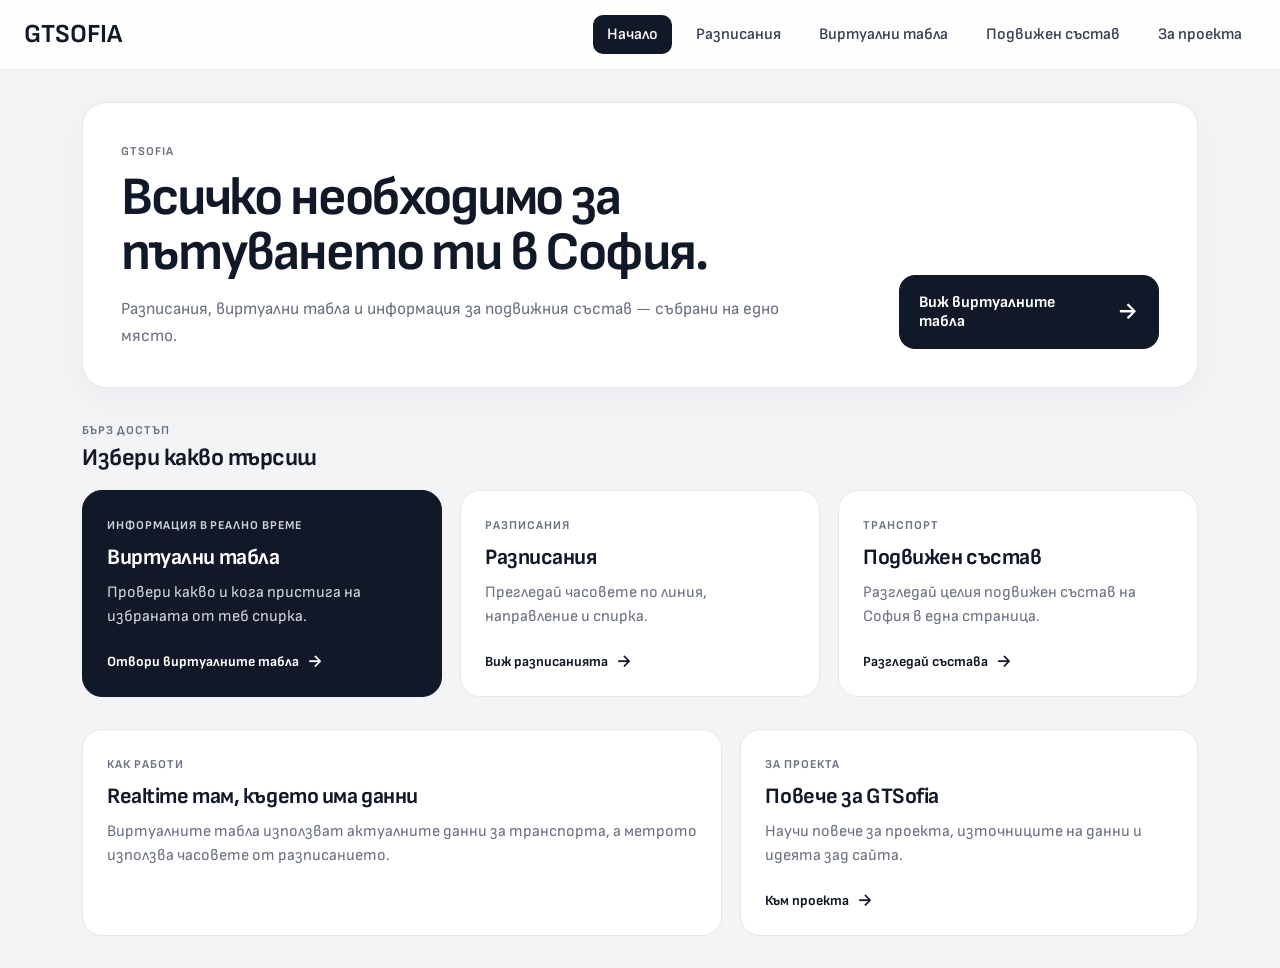
==== commit ed20688d: "Add files via upload" ====
--- a/index.html
+++ b/index.html
@@ -3,18 +3,6 @@
 <head>
   <meta charset="UTF-8" />
   <meta name="viewport" content="width=device-width, initial-scale=1.0" />
-  <script>
-    (() => {
-      try {
-        const theme = localStorage.getItem("gtsofia.theme");
-        const systemDark = window.matchMedia("(prefers-color-scheme: dark)").matches;
-        const effective = theme === "dark" || (theme !== "light" && systemDark) ? "dark" : "light";
-        document.documentElement.dataset.theme = effective;
-        document.documentElement.dataset.themePreference =
-          theme === "dark" || theme === "light" || theme === "auto" ? theme : "auto";
-      } catch {}
-    })();
-  </script>
   <title>Начало | GTSofia</title>
   <link href="https://fonts.googleapis.com/css2?family=Sofia+Sans:wght@400;500;600;700&display=swap" rel="stylesheet" />
   <link rel="stylesheet" href="style.css" />
@@ -30,30 +18,6 @@
       <a href="rolling-stock.html">Подвижен състав</a>
       <a href="about.html">За проекта</a>
     </nav>
-    <div class="theme-switcher">
-      <button
-        type="button"
-        id="themeToggle"
-        class="theme-toggle"
-        aria-label="Автоматичен режим"
-        title="Автоматичен режим"
-        aria-haspopup="true"
-        aria-expanded="false"
-      >
-        <span aria-hidden="true">◐</span>
-      </button>
-      <div id="themeMenu" class="theme-menu" role="radiogroup" aria-label="Тема" hidden>
-        <button type="button" data-theme-choice="light" role="radio" aria-checked="false">
-          <span aria-hidden="true">☀</span><span>Светъл</span>
-        </button>
-        <button type="button" data-theme-choice="dark" role="radio" aria-checked="false">
-          <span aria-hidden="true">☾</span><span>Тъмен</span>
-        </button>
-        <button type="button" data-theme-choice="auto" role="radio" aria-checked="false">
-          <span aria-hidden="true">◐</span><span>Автоматичен</span>
-        </button>
-      </div>
-    </div>
   </header>
 
   <main class="home">
@@ -129,6 +93,5 @@
 
   <script src="navbar.js"></script>
   <script src="home-favorites.js"></script>
-  <script src="theme.js"></script>
 </body>
 </html>
--- a/style.css
+++ b/style.css
@@ -1708,463 +1708,3 @@
     grid-template-columns: 1fr;
   }
 }
-
-
-/* =========================
-THEME
-========================= */
-
-html {
-  color-scheme: light;
-}
-
-html[data-theme="dark"] {
-  color-scheme: dark;
-}
-
-.theme-switcher {
-  position: relative;
-  flex: 0 0 auto;
-}
-
-.theme-toggle {
-  width: 42px;
-  height: 42px;
-  border: 1px solid #d1d5db;
-  border-radius: 11px;
-  background: rgba(255, 255, 255, .92);
-  color: #111827;
-  display: inline-flex;
-  align-items: center;
-  justify-content: center;
-  padding: 0;
-  font: inherit;
-  font-size: 21px;
-  cursor: pointer;
-  box-shadow: 0 4px 14px rgba(0,0,0,.08);
-}
-
-.theme-toggle:hover {
-  background: #f3f4f6;
-}
-
-.theme-menu {
-  position: absolute;
-  top: calc(100% + 8px);
-  right: 0;
-  z-index: 1200;
-  width: 170px;
-  padding: 6px;
-  border: 1px solid #e5e7eb;
-  border-radius: 13px;
-  background: #fff;
-  box-shadow: 0 14px 35px rgba(0,0,0,.14);
-}
-
-.theme-menu[hidden] {
-  display: none;
-}
-
-.theme-menu button {
-  width: 100%;
-  display: flex;
-  align-items: center;
-  gap: 10px;
-  border: 0;
-  border-radius: 9px;
-  background: transparent;
-  color: #374151;
-  padding: 9px 10px;
-  font: inherit;
-  font-weight: 600;
-  text-align: left;
-  cursor: pointer;
-}
-
-.theme-menu button:hover {
-  background: #f3f4f6;
-}
-
-.theme-menu button.is-active {
-  background: #111827;
-  color: #fff;
-}
-
-html[data-theme="dark"] body {
-  background: #111827;
-  color: #f3f4f6;
-}
-
-html[data-theme="dark"] .navbar {
-  background: rgba(17, 24, 39, .88);
-  border-bottom-color: rgba(55, 65, 81, .8);
-}
-
-html[data-theme="dark"] .navbar.scrolled {
-  background: rgba(17, 24, 39, .78);
-}
-
-html[data-theme="dark"] .nav-logo,
-html[data-theme="dark"] .nav-toggle {
-  color: #f9fafb;
-}
-
-html[data-theme="dark"] .navbar nav a {
-  color: #d1d5db;
-}
-
-html[data-theme="dark"] .navbar nav a:hover {
-  background: #1f2937;
-}
-
-html[data-theme="dark"] .navbar nav a.active {
-  background: #f9fafb;
-  color: #111827;
-}
-
-html[data-theme="dark"] .theme-toggle {
-  background: #1f2937;
-  border-color: #374151;
-  color: #f9fafb;
-}
-
-html[data-theme="dark"] .theme-toggle:hover {
-  background: #374151;
-}
-
-html[data-theme="dark"] .theme-menu {
-  background: #1f2937;
-  border-color: #374151;
-}
-
-html[data-theme="dark"] .theme-menu button {
-  color: #d1d5db;
-}
-
-html[data-theme="dark"] .theme-menu button:hover {
-  background: #374151;
-}
-
-html[data-theme="dark"] .theme-menu button.is-active {
-  background: #f9fafb;
-  color: #111827;
-}
-
-/* Cards, panels and general surfaces */
-html[data-theme="dark"] .info-card,
-html[data-theme="dark"] .home-hero,
-html[data-theme="dark"] .home-card,
-html[data-theme="dark"] .home-info-card,
-html[data-theme="dark"] .schedule-card,
-html[data-theme="dark"] .schedule-summary,
-html[data-theme="dark"] .virtual-board-toolbar,
-html[data-theme="dark"] .virtual-board-panel {
-  background: #1f2937;
-  border-color: #374151;
-}
-
-html[data-theme="dark"] .home-card-primary {
-  background: #f9fafb;
-  border-color: #f9fafb;
-  color: #111827;
-}
-
-html[data-theme="dark"] .home-card-primary p {
-  color: #4b5563;
-}
-
-html[data-theme="dark"] .home-card-primary .home-card-label {
-  color: #4b5563;
-}
-
-html[data-theme="dark"] .home-hero-action {
-  background: #f9fafb;
-  color: #111827;
-}
-
-html[data-theme="dark"] .home-hero-action:hover {
-  background: #fff;
-}
-
-html[data-theme="dark"] .home-hero p,
-html[data-theme="dark"] .home-card p,
-html[data-theme="dark"] .home-info-card p {
-  color: #9ca3af;
-}
-
-html[data-theme="dark"] .home-eyebrow,
-html[data-theme="dark"] .home-section-kicker,
-html[data-theme="dark"] .home-card-label,
-html[data-theme="dark"] .schedule-section-kicker,
-html[data-theme="dark"] .schedule-data-status,
-html[data-theme="dark"] .schedule-summary-stop,
-html[data-theme="dark"] .schedule-no-data,
-html[data-theme="dark"] .course-stop-code,
-html[data-theme="dark"] .stock-author {
-  color: #9ca3af;
-}
-
-html[data-theme="dark"] .home-favorite-stop {
-  background: #1f2937;
-  border-color: #374151;
-}
-
-html[data-theme="dark"] .home-favorite-stop-info span,
-html[data-theme="dark"] .home-favorite-stop-arrow {
-  color: #9ca3af;
-}
-
-/* Rolling stock */
-html[data-theme="dark"] .stock-card {
-  background: #1f2937;
-  border-color: #374151;
-}
-
-html[data-theme="dark"] .stock-filters button {
-  background: #1f2937;
-  border-color: #374151;
-  color: #d1d5db;
-}
-
-html[data-theme="dark"] .stock-filters button:hover {
-  background: #374151;
-}
-
-/* Schedules */
-html[data-theme="dark"] .schedule-select-button,
-html[data-theme="dark"] .schedule-native-select {
-  background: #111827;
-  border-color: #4b5563;
-  color: #f3f4f6;
-}
-
-html[data-theme="dark"] .schedule-native-select:disabled {
-  background: #374151;
-  color: #9ca3af;
-}
-
-html[data-theme="dark"] .schedule-dropdown-menu {
-  background: #1f2937;
-  border-color: #374151;
-}
-
-html[data-theme="dark"] .schedule-dropdown-group-title {
-  color: #9ca3af;
-}
-
-html[data-theme="dark"] .schedule-line-option {
-  color: #f3f4f6;
-}
-
-html[data-theme="dark"] .schedule-line-option:hover {
-  background: #374151;
-}
-
-html[data-theme="dark"] .schedule-placeholder {
-  color: #9ca3af;
-}
-
-html[data-theme="dark"] .schedule-day-tabs {
-  border-top-color: #374151;
-}
-
-html[data-theme="dark"] .schedule-day-tab {
-  background: #374151;
-  color: #d1d5db;
-}
-
-html[data-theme="dark"] .schedule-day-tab.active {
-  background: #f9fafb;
-  color: #111827;
-}
-
-html[data-theme="dark"] .schedule-summary-stats div {
-  background: #111827;
-}
-
-html[data-theme="dark"] .schedule-summary-stats span {
-  color: #9ca3af;
-}
-
-html[data-theme="dark"] .timetable-scroll {
-  border-color: #374151;
-}
-
-html[data-theme="dark"] .schedule-timetable th {
-  background: #374151;
-  border-right-color: #4b5563;
-  border-bottom-color: #4b5563;
-}
-
-html[data-theme="dark"] .schedule-timetable td {
-  border-right-color: #374151;
-}
-
-html[data-theme="dark"] .schedule-minute {
-  color: #f3f4f6;
-}
-
-html[data-theme="dark"] .schedule-minute:hover {
-  background: #4a3f16;
-  color: #fef3c7;
-}
-
-html[data-theme="dark"] .schedule-close-button {
-  background: #f9fafb;
-  color: #111827;
-}
-
-html[data-theme="dark"] .course-stops {
-  border-top-color: #374151;
-}
-
-html[data-theme="dark"] .course-stop {
-  border-bottom-color: #374151;
-}
-
-html[data-theme="dark"] .course-stop.selected {
-  background: #4a3f16;
-}
-
-html[data-theme="dark"] .course-stop-marker {
-  background: #f9fafb;
-  border-color: #1f2937;
-  box-shadow: 0 0 0 1px #4b5563;
-}
-
-/* Virtual boards */
-html[data-theme="dark"] .virtual-board-controls {
-  background: #1f2937;
-  border-bottom-color: #374151;
-}
-
-html[data-theme="dark"] .virtual-stop-search input {
-  background: #111827;
-  border-color: #4b5563;
-  color: #f3f4f6;
-}
-
-html[data-theme="dark"] .virtual-stop-search input::placeholder {
-  color: #9ca3af;
-}
-
-html[data-theme="dark"] .virtual-stop-search-results {
-  background: #1f2937;
-  border-color: #374151;
-}
-
-html[data-theme="dark"] .virtual-stop-search-result {
-  background: #1f2937;
-  color: #f3f4f6;
-  border-bottom-color: #374151;
-}
-
-html[data-theme="dark"] .virtual-stop-search-result:hover {
-  background: #374151;
-}
-
-html[data-theme="dark"] .virtual-stop-search-result span,
-html[data-theme="dark"] .virtual-stop-search-empty {
-  color: #9ca3af;
-}
-
-html[data-theme="dark"] .map-tool-button,
-html[data-theme="dark"] .virtual-board-refresh,
-html[data-theme="dark"] .virtual-board-favorite,
-html[data-theme="dark"] .virtual-board-close {
-  background: #374151;
-  border-color: #4b5563;
-  color: #f3f4f6;
-}
-
-html[data-theme="dark"] .map-tool-button:hover,
-html[data-theme="dark"] .virtual-board-refresh:hover,
-html[data-theme="dark"] .virtual-board-favorite:hover,
-html[data-theme="dark"] .virtual-board-close:hover {
-  background: #4b5563;
-}
-
-html[data-theme="dark"] .virtual-board-header {
-  border-bottom-color: #374151;
-}
-
-html[data-theme="dark"] .virtual-board-kicker,
-html[data-theme="dark"] .virtual-board-header p,
-html[data-theme="dark"] .vb-arrival-minutes,
-html[data-theme="dark"] .vb-arrival-empty,
-html[data-theme="dark"] .vb-next-times {
-  color: #9ca3af;
-}
-
-html[data-theme="dark"] .vb-arrival-clock,
-html[data-theme="dark"] .vb-arrival-time,
-html[data-theme="dark"] .vb-arrival-countdown {
-  color: #f3f4f6;
-}
-
-html[data-theme="dark"] .vb-next-times span {
-  background: #374151;
-}
-
-html[data-theme="dark"] .vb-next-times span::after {
-  background: #f9fafb;
-  color: #111827;
-}
-
-html[data-theme="dark"] .vb-row {
-  border-bottom-color: #374151;
-}
-
-html[data-theme="dark"] .virtual-board-empty,
-html[data-theme="dark"] .virtual-board-error,
-html[data-theme="dark"] .virtual-map-error {
-  color: #9ca3af;
-}
-
-html[data-theme="dark"] .virtual-board-empty-title {
-  color: #f3f4f6;
-}
-
-html[data-theme="dark"] .virtual-board-no-service,
-html[data-theme="dark"] .virtual-board-no-data {
-  background: #111827;
-  color: #9ca3af;
-}
-
-html[data-theme="dark"] .virtual-map-card {
-  background: #374151;
-  border-color: #4b5563;
-}
-
-/* Keep the Leaflet map usable in dark mode while matching the surrounding UI. */
-html[data-theme="dark"] .leaflet-control-zoom a,
-html[data-theme="dark"] .leaflet-control-attribution {
-  background: rgba(31, 41, 55, .92);
-  color: #d1d5db;
-}
-
-html[data-theme="dark"] .leaflet-control-zoom a {
-  color: #f3f4f6;
-}
-
-html[data-theme="dark"] .leaflet-popup-content-wrapper,
-html[data-theme="dark"] .leaflet-popup-tip {
-  background: #1f2937;
-  color: #f3f4f6;
-}
-
-html[data-theme="dark"] .leaflet-popup-content {
-  color: #f3f4f6;
-}
-
-@media (max-width: 900px) {
-  .theme-switcher {
-    margin-left: 4px;
-  }
-}
-
-@media (max-width: 560px) {
-  .theme-menu {
-    right: -4px;
-  }
-}
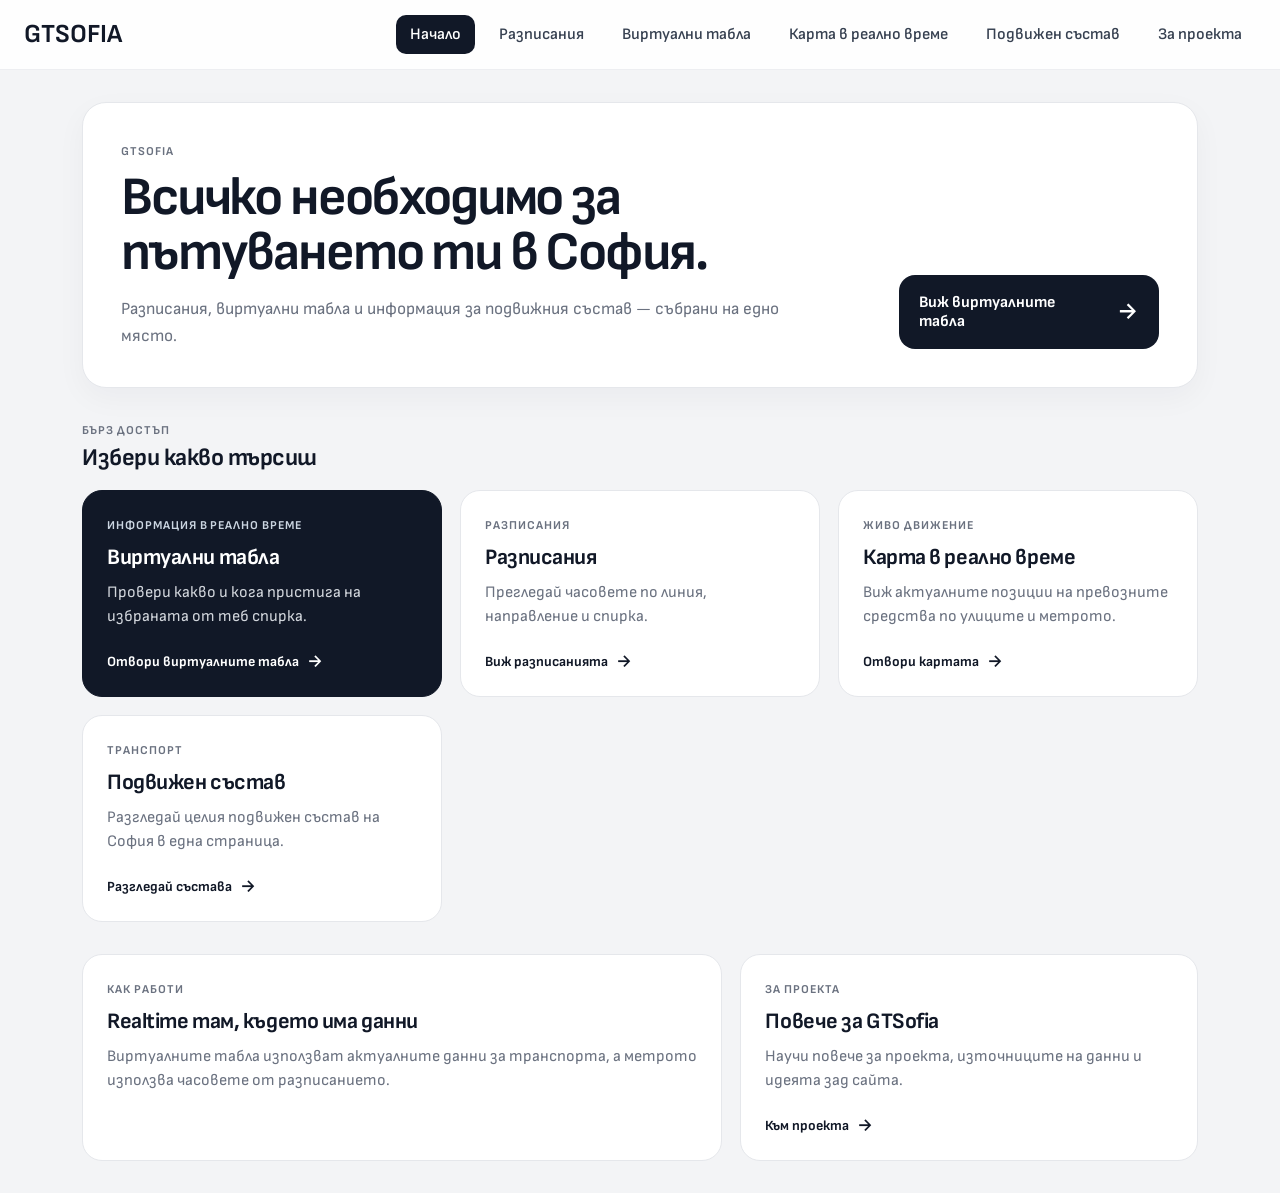
==== commit 49f2cdb6: "Add files via upload" ====
--- a/index.html
+++ b/index.html
@@ -15,6 +15,7 @@
       <a href="index.html" class="active">Начало</a>
       <a href="schedules.html">Разписания</a>
       <a href="virtual-boards.html">Виртуални табла</a>
+      <a href="realtime-map.html">Карта в реално време</a>
       <a href="rolling-stock.html">Подвижен състав</a>
       <a href="about.html">За проекта</a>
     </nav>
@@ -56,6 +57,13 @@
           <span class="home-card-link">Виж разписанията <span>→</span></span>
         </a>
 
+        <a href="realtime-map.html" class="home-card">
+          <span class="home-card-label">Живо движение</span>
+          <h2>Карта в реално време</h2>
+          <p>Виж актуалните позиции на превозните средства по улиците и метрото.</p>
+          <span class="home-card-link">Отвори картата <span>→</span></span>
+        </a>
+
         <a href="rolling-stock.html" class="home-card">
           <span class="home-card-label">Транспорт</span>
           <h2>Подвижен състав</h2>
@@ -65,15 +73,7 @@
       </div>
     </section>
 
-    <section class="home-section home-favorites-section" id="favoriteStopsSection" hidden>
-      <div class="home-section-heading">
-        <div>
-          <span class="home-section-kicker">Запазени</span>
-          <h2>Любими спирки</h2>
-        </div>
-      </div>
-      <div class="home-favorites-list" id="favoriteStopsList"></div>
-    </section>
+
 
     <section class="home-info-grid">
       <div class="home-info-card">
@@ -92,6 +92,5 @@
   </main>
 
   <script src="navbar.js"></script>
-  <script src="home-favorites.js"></script>
 </body>
 </html>
--- a/style.css
+++ b/style.css
@@ -1607,70 +1607,9 @@
   border: 0;
 }
 
-
 /* =========================
-FAVORITE STOPS
+VIRTUAL BOARD FAVORITES
 ========================= */
-
-.home-favorites-section[hidden] {
-  display: none;
-}
-
-.home-favorites-list {
-  display: grid;
-  grid-template-columns: repeat(2, minmax(0, 1fr));
-  gap: 12px;
-}
-
-.home-favorite-stop {
-  display: flex;
-  align-items: center;
-  gap: 12px;
-  min-width: 0;
-  padding: 15px 17px;
-  background: #fff;
-  border: 1px solid #e5e7eb;
-  border-radius: 14px;
-  color: inherit;
-  text-decoration: none;
-  transition: transform 0.2s ease, box-shadow 0.2s ease, border-color 0.2s ease;
-}
-
-.home-favorite-stop:hover {
-  transform: translateY(-2px);
-  box-shadow: 0 8px 20px rgba(17, 24, 39, 0.06);
-  border-color: #d1d5db;
-}
-
-.home-favorite-stop-star {
-  flex: 0 0 auto;
-  font-size: 21px;
-  line-height: 1;
-}
-
-.home-favorite-stop-info {
-  min-width: 0;
-  display: flex;
-  align-items: baseline;
-  gap: 7px;
-  flex-wrap: wrap;
-}
-
-.home-favorite-stop-info strong {
-  font-size: 16px;
-}
-
-.home-favorite-stop-info span {
-  color: #6b7280;
-  font-size: 13px;
-}
-
-.home-favorite-stop-arrow {
-  margin-left: auto;
-  flex: 0 0 auto;
-  color: #9ca3af;
-  font-size: 20px;
-}
 
 .virtual-board-favorite {
   width: 34px;
@@ -1702,9 +1641,81 @@
   color: #111827;
 }
 
+.virtual-board-favorites {
+  width: 100%;
+  margin-top: 28px;
+  text-align: left;
+}
+
+.virtual-board-favorites-heading {
+  margin-bottom: 12px;
+}
+
+.virtual-board-favorites-heading h3 {
+  margin: 3px 0 0;
+  font-size: 18px;
+}
+
+.virtual-board-favorites-list {
+  display: grid;
+  gap: 10px;
+}
+
+.virtual-board-favorite-stop {
+  width: 100%;
+  display: flex;
+  align-items: center;
+  gap: 12px;
+  min-width: 0;
+  padding: 13px 15px;
+  background: #fff;
+  border: 1px solid #e5e7eb;
+  border-radius: 12px;
+  color: inherit;
+  text-align: left;
+  font: inherit;
+  cursor: pointer;
+  transition: transform 0.2s ease, box-shadow 0.2s ease, border-color 0.2s ease;
+}
+
+.virtual-board-favorite-stop:hover {
+  transform: translateY(-1px);
+  box-shadow: 0 6px 16px rgba(17, 24, 39, 0.06);
+  border-color: #d1d5db;
+}
+
+.virtual-board-favorite-stop-star {
+  flex: 0 0 auto;
+  font-size: 20px;
+  line-height: 1;
+}
+
+.virtual-board-favorite-stop-info {
+  min-width: 0;
+  display: flex;
+  align-items: baseline;
+  gap: 7px;
+  flex-wrap: wrap;
+}
+
+.virtual-board-favorite-stop-info strong {
+  font-size: 15px;
+}
+
+.virtual-board-favorite-stop-info span {
+  color: #6b7280;
+  font-size: 12px;
+}
+
+.virtual-board-favorite-stop-arrow {
+  margin-left: auto;
+  flex: 0 0 auto;
+  color: #9ca3af;
+  font-size: 19px;
+}
 
 @media (max-width: 700px) {
-  .home-favorites-list {
-    grid-template-columns: 1fr;
-  }
-}
+  .virtual-board-favorite-stop {
+    padding: 12px 13px;
+  }
+}
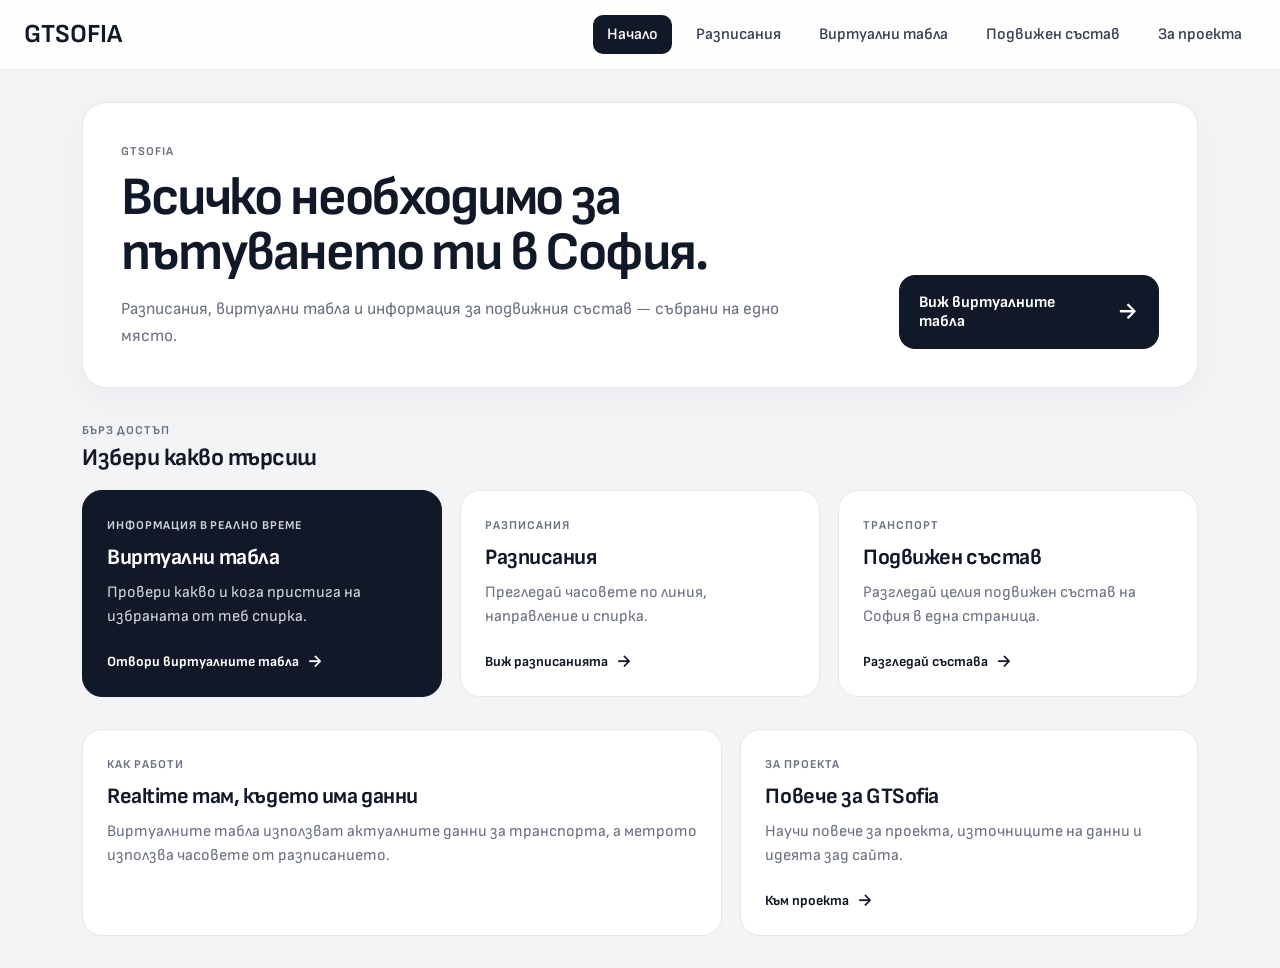
==== commit 2570790c: "Update index.html" ====
--- a/index.html
+++ b/index.html
@@ -15,7 +15,6 @@
       <a href="index.html" class="active">Начало</a>
       <a href="schedules.html">Разписания</a>
       <a href="virtual-boards.html">Виртуални табла</a>
-      <a href="realtime-map.html">Карта в реално време</a>
       <a href="rolling-stock.html">Подвижен състав</a>
       <a href="about.html">За проекта</a>
     </nav>
@@ -57,13 +56,6 @@
           <span class="home-card-link">Виж разписанията <span>→</span></span>
         </a>
 
-        <a href="realtime-map.html" class="home-card">
-          <span class="home-card-label">Живо движение</span>
-          <h2>Карта в реално време</h2>
-          <p>Виж актуалните позиции на превозните средства по улиците и метрото.</p>
-          <span class="home-card-link">Отвори картата <span>→</span></span>
-        </a>
-
         <a href="rolling-stock.html" class="home-card">
           <span class="home-card-label">Транспорт</span>
           <h2>Подвижен състав</h2>
--- a/style.css
+++ b/style.css
@@ -1719,3 +1719,451 @@
     padding: 12px 13px;
   }
 }
+
+
+/* =========================
+REALTIME VEHICLE MAP
+========================= */
+
+.realtime-map-page {
+  height: calc(100vh - 70px);
+  min-height: 620px;
+  padding: 18px;
+  display: flex;
+  flex-direction: column;
+  gap: 14px;
+}
+
+.realtime-map-toolbar {
+  flex: 0 0 auto;
+  display: flex;
+  align-items: center;
+  justify-content: space-between;
+  gap: 18px;
+  padding: 15px 18px;
+  background: #fff;
+  border: 1px solid #e5e7eb;
+  border-radius: 18px;
+  box-shadow: 0 2px 10px rgba(0,0,0,.05);
+}
+
+.realtime-map-title-top {
+  display: flex;
+  align-items: center;
+  gap: 8px;
+  color: #6b7280;
+  font-size: 12px;
+  font-weight: 700;
+  letter-spacing: .05em;
+  text-transform: uppercase;
+}
+
+.realtime-map-title h1 {
+  margin-top: 3px;
+  font-size: 25px;
+  line-height: 1.1;
+}
+
+.realtime-map-title p {
+  margin-top: 4px;
+  color: #6b7280;
+  font-size: 13px;
+}
+
+.realtime-map-actions {
+  display: flex;
+  align-items: center;
+  gap: 8px;
+}
+
+.realtime-map-count {
+  min-width: 82px;
+  padding: 9px 12px;
+  border-radius: 11px;
+  background: #f3f4f6;
+  color: #111827;
+  font-size: 15px;
+  font-weight: 700;
+  text-align: center;
+  font-variant-numeric: tabular-nums;
+}
+
+.realtime-refresh-button > span {
+  display: block;
+  font-size: 22px;
+  line-height: 1;
+  font-weight: 400;
+}
+
+.realtime-refresh-button.is-loading > span {
+  animation: virtual-board-refresh-spin .9s linear infinite;
+}
+
+.realtime-map-layout {
+  min-height: 0;
+  flex: 1 1 auto;
+  display: flex;
+}
+
+.realtime-map-card {
+  min-height: 0;
+  position: relative;
+  overflow: hidden;
+  flex: 1 1 auto;
+  border-radius: 18px;
+  border: 1px solid #e5e7eb;
+  background: #e5e7eb;
+  box-shadow: 0 2px 10px rgba(0,0,0,.05);
+}
+
+.realtime-map {
+  width: 100%;
+  height: 100%;
+  min-height: 520px;
+}
+
+.realtime-map-overlay {
+  position: absolute;
+  inset: 14px 14px auto 14px;
+  z-index: 500;
+  display: flex;
+  align-items: flex-start;
+  justify-content: space-between;
+  gap: 14px;
+  pointer-events: none;
+}
+
+.realtime-filter-card {
+  width: min(620px, calc(100% - 160px));
+  padding: 12px;
+  border: 1px solid rgba(229, 231, 235, .9);
+  border-radius: 15px;
+  background: rgba(255,255,255,.95);
+  box-shadow: 0 8px 24px rgba(17,24,39,.13);
+  backdrop-filter: blur(12px);
+  -webkit-backdrop-filter: blur(12px);
+  pointer-events: auto;
+}
+
+.realtime-filter-heading {
+  display: flex;
+  align-items: baseline;
+  justify-content: space-between;
+  gap: 14px;
+  margin-bottom: 9px;
+}
+
+.realtime-filter-heading strong {
+  font-size: 13px;
+}
+
+.realtime-filter-heading span {
+  color: #6b7280;
+  font-size: 12px;
+  font-weight: 600;
+}
+
+.realtime-mode-filters {
+  display: flex;
+  flex-wrap: wrap;
+  gap: 6px;
+}
+
+.realtime-mode-filter {
+  min-height: 32px;
+  padding: 0 10px;
+  border: 1px solid #e5e7eb;
+  border-radius: 9px;
+  background: #fff;
+  color: #374151;
+  font: inherit;
+  font-size: 13px;
+  font-weight: 700;
+  cursor: pointer;
+}
+
+.realtime-mode-filter:hover {
+  background: #f9fafb;
+}
+
+.realtime-mode-filter.active {
+  background: #111827;
+  border-color: #111827;
+  color: #fff;
+}
+
+.realtime-route-search {
+  display: block;
+  margin-top: 8px;
+}
+
+.realtime-route-search input {
+  width: 100%;
+  min-height: 37px;
+  padding: 0 10px;
+  border: 1px solid #d1d5db;
+  border-radius: 9px;
+  background: #fff;
+  color: #111827;
+  font: inherit;
+  font-size: 13px;
+  outline: none;
+}
+
+.realtime-route-search input:focus {
+  border-color: #9ca3af;
+  box-shadow: 0 0 0 3px rgba(17,24,39,.07);
+}
+
+.realtime-map-legend {
+  display: flex;
+  align-items: center;
+  gap: 9px;
+  padding: 9px 11px;
+  border: 1px solid rgba(229,231,235,.9);
+  border-radius: 12px;
+  background: rgba(255,255,255,.95);
+  color: #6b7280;
+  font-size: 11px;
+  font-weight: 600;
+  box-shadow: 0 8px 24px rgba(17,24,39,.1);
+  white-space: nowrap;
+}
+
+.realtime-legend-dot {
+  display: inline-block;
+  width: 7px;
+  height: 7px;
+  margin-right: 2px;
+  border-radius: 50%;
+  background: #16a34a;
+}
+
+.realtime-vehicle-icon-wrap {
+  background: transparent;
+  border: 0;
+}
+
+.realtime-vehicle-marker {
+  width: 108px;
+  height: 38px;
+  padding: 4px 6px;
+  display: inline-flex;
+  align-items: center;
+  justify-content: center;
+  gap: 5px;
+  border-radius: 11px;
+  background: rgba(255,255,255,.97);
+  border: 1px solid rgba(17,24,39,.1);
+  box-shadow: 0 4px 11px rgba(17,24,39,.24);
+  transform-origin: center center;
+  white-space: nowrap;
+}
+
+.realtime-vehicle-arrow {
+  width: 11px;
+  height: 14px;
+  flex: 0 0 11px;
+  display: inline-flex;
+  align-items: center;
+  justify-content: center;
+  transform-origin: center center;
+}
+
+.realtime-vehicle-arrow img {
+  width: 11px;
+  height: 14px;
+  display: block;
+}
+
+.realtime-vehicle-icon {
+  width: 22px;
+  height: 22px;
+  flex: 0 0 22px;
+  display: inline-flex;
+  align-items: center;
+  justify-content: center;
+}
+
+.realtime-vehicle-icon img {
+  width: 22px;
+  height: 22px;
+  object-fit: contain;
+  display: block;
+}
+
+.realtime-vehicle-pill {
+  min-width: 38px;
+  height: 27px;
+  padding: 0 8px;
+  display: inline-flex;
+  align-items: center;
+  justify-content: center;
+  border-radius: 7px;
+  background: var(--vehicle-color, #BE1E2D);
+  color: var(--vehicle-text-color, #fff);
+  font-size: 15px;
+  font-weight: 700;
+  line-height: 1;
+}
+
+.realtime-vehicle-popup-shell .leaflet-popup-content-wrapper {
+  border-radius: 15px;
+}
+
+.realtime-vehicle-popup-shell .leaflet-popup-content {
+  margin: 0;
+  width: auto !important;
+}
+
+.realtime-vehicle-popup {
+  min-width: 250px;
+  padding: 14px 15px 12px;
+}
+
+.realtime-popup-route {
+  display: flex;
+  align-items: center;
+  justify-content: space-between;
+  gap: 10px;
+}
+
+.realtime-popup-live {
+  display: inline-flex;
+  align-items: center;
+  gap: 5px;
+  color: #15803d;
+  font-size: 11px;
+  font-weight: 700;
+  white-space: nowrap;
+}
+
+.realtime-popup-live .live-indicator {
+  width: 7px;
+  height: 7px;
+  flex-basis: 7px;
+  animation: none;
+  box-shadow: none;
+}
+
+.realtime-popup-destination {
+  margin-top: 10px;
+}
+
+.realtime-popup-destination .schedule-summary-destination {
+  min-width: 0;
+  font-size: 20px;
+  line-height: 1.15;
+}
+
+.realtime-popup-grid {
+  display: grid;
+  grid-template-columns: repeat(2, minmax(0, 1fr));
+  gap: 8px;
+  margin-top: 13px;
+}
+
+.realtime-popup-grid > div {
+  min-width: 0;
+  padding: 8px 9px;
+  border-radius: 9px;
+  background: #f7f7f8;
+}
+
+.realtime-popup-grid span {
+  display: block;
+  color: #6b7280;
+  font-size: 10px;
+  font-weight: 600;
+}
+
+.realtime-popup-grid strong {
+  display: block;
+  margin-top: 2px;
+  overflow: hidden;
+  color: #111827;
+  font-size: 12px;
+  line-height: 1.25;
+  text-overflow: ellipsis;
+  white-space: nowrap;
+}
+
+.realtime-popup-footer {
+  margin-top: 10px;
+  color: #9ca3af;
+  font-size: 10px;
+}
+
+@media (max-width: 900px) {
+  .realtime-map-page {
+    height: auto;
+    min-height: calc(100vh - 70px);
+    padding: 18px;
+  }
+
+  .realtime-map-toolbar {
+    align-items: flex-start;
+    flex-direction: column;
+  }
+
+  .realtime-map-actions {
+    width: 100%;
+    justify-content: flex-end;
+  }
+
+  .realtime-map-layout {
+    min-height: 70vh;
+  }
+
+  .realtime-map {
+    min-height: 600px;
+  }
+
+  .realtime-map-overlay {
+    inset: 10px 10px auto 10px;
+    flex-direction: column;
+    align-items: stretch;
+  }
+
+  .realtime-filter-card {
+    width: 100%;
+  }
+
+  .realtime-map-legend {
+    align-self: flex-start;
+  }
+}
+
+@media (max-width: 560px) {
+  .realtime-map-page {
+    padding: 12px;
+  }
+
+  .realtime-map-toolbar {
+    padding: 14px;
+  }
+
+  .realtime-map-title h1 {
+    font-size: 22px;
+  }
+
+  .realtime-map-card,
+  .realtime-map {
+    min-height: 72vh;
+  }
+
+  .realtime-map-overlay {
+    position: static;
+    padding: 10px;
+    background: #f3f4f6;
+  }
+
+  .realtime-filter-card,
+  .realtime-map-legend {
+    box-shadow: none;
+  }
+
+  .realtime-popup-grid {
+    grid-template-columns: 1fr;
+  }
+}
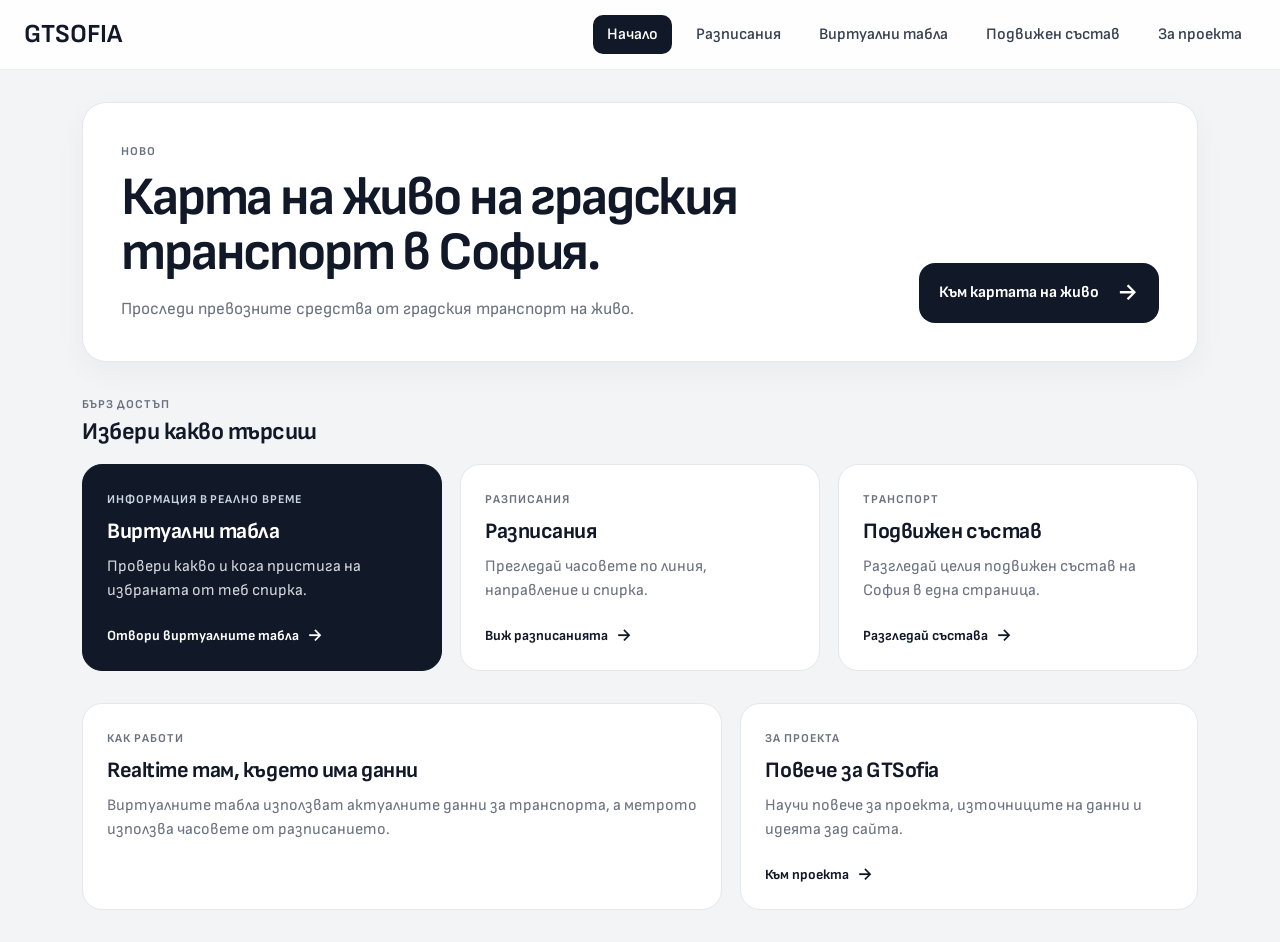
==== commit b416ef83: "Update index.html" ====
--- a/index.html
+++ b/index.html
@@ -23,12 +23,12 @@
   <main class="home">
     <section class="home-hero">
       <div class="home-hero-copy">
-        <span class="home-eyebrow">GTSofia</span>
-        <h1>Всичко необходимо за пътуването ти в София.</h1>
-        <p>Разписания, виртуални табла и информация за подвижния състав — събрани на едно място.</p>
+        <span class="home-eyebrow">НОВО</span>
+        <h1>Карта на живо на градския транспорт в София.</h1>
+        <p>Проследи превозните средства от градския транспорт на живо.</p>
       </div>
-      <a href="virtual-boards.html" class="home-hero-action">
-        <span class="home-hero-action-label">Виж виртуалните табла</span>
+      <a href="https://gtsofialive.vercel.app/" class="home-hero-action">
+        <span class="home-hero-action-label">Към картата на живо</span>
         <span class="home-hero-action-arrow">→</span>
       </a>
     </section>
--- a/style.css
+++ b/style.css
@@ -508,6 +508,10 @@
 .schedule-line-pill.metro {
   width: 30px;
   border-radius: 999px;
+}
+
+.schedule-line-pill.night {
+  border: 1px solid rgba(0, 0, 0, 0.18);
 }
 
 .schedule-option-arrow {
@@ -1495,10 +1499,19 @@
     align-items: stretch;
   }
 
+  .schedule-timetable th,
+  .schedule-timetable td {
+    padding-left: 4px;
+    padding-right: 4px;
+  }
+
   .schedule-minute {
     width: 100%;
     margin: 0;
     padding: 5px 0;
+    display: flex;
+    align-items: center;
+    justify-content: center;
     text-align: center;
     text-indent: 0;
     -webkit-appearance: none;
@@ -1719,451 +1732,3 @@
     padding: 12px 13px;
   }
 }
-
-
-/* =========================
-REALTIME VEHICLE MAP
-========================= */
-
-.realtime-map-page {
-  height: calc(100vh - 70px);
-  min-height: 620px;
-  padding: 18px;
-  display: flex;
-  flex-direction: column;
-  gap: 14px;
-}
-
-.realtime-map-toolbar {
-  flex: 0 0 auto;
-  display: flex;
-  align-items: center;
-  justify-content: space-between;
-  gap: 18px;
-  padding: 15px 18px;
-  background: #fff;
-  border: 1px solid #e5e7eb;
-  border-radius: 18px;
-  box-shadow: 0 2px 10px rgba(0,0,0,.05);
-}
-
-.realtime-map-title-top {
-  display: flex;
-  align-items: center;
-  gap: 8px;
-  color: #6b7280;
-  font-size: 12px;
-  font-weight: 700;
-  letter-spacing: .05em;
-  text-transform: uppercase;
-}
-
-.realtime-map-title h1 {
-  margin-top: 3px;
-  font-size: 25px;
-  line-height: 1.1;
-}
-
-.realtime-map-title p {
-  margin-top: 4px;
-  color: #6b7280;
-  font-size: 13px;
-}
-
-.realtime-map-actions {
-  display: flex;
-  align-items: center;
-  gap: 8px;
-}
-
-.realtime-map-count {
-  min-width: 82px;
-  padding: 9px 12px;
-  border-radius: 11px;
-  background: #f3f4f6;
-  color: #111827;
-  font-size: 15px;
-  font-weight: 700;
-  text-align: center;
-  font-variant-numeric: tabular-nums;
-}
-
-.realtime-refresh-button > span {
-  display: block;
-  font-size: 22px;
-  line-height: 1;
-  font-weight: 400;
-}
-
-.realtime-refresh-button.is-loading > span {
-  animation: virtual-board-refresh-spin .9s linear infinite;
-}
-
-.realtime-map-layout {
-  min-height: 0;
-  flex: 1 1 auto;
-  display: flex;
-}
-
-.realtime-map-card {
-  min-height: 0;
-  position: relative;
-  overflow: hidden;
-  flex: 1 1 auto;
-  border-radius: 18px;
-  border: 1px solid #e5e7eb;
-  background: #e5e7eb;
-  box-shadow: 0 2px 10px rgba(0,0,0,.05);
-}
-
-.realtime-map {
-  width: 100%;
-  height: 100%;
-  min-height: 520px;
-}
-
-.realtime-map-overlay {
-  position: absolute;
-  inset: 14px 14px auto 14px;
-  z-index: 500;
-  display: flex;
-  align-items: flex-start;
-  justify-content: space-between;
-  gap: 14px;
-  pointer-events: none;
-}
-
-.realtime-filter-card {
-  width: min(620px, calc(100% - 160px));
-  padding: 12px;
-  border: 1px solid rgba(229, 231, 235, .9);
-  border-radius: 15px;
-  background: rgba(255,255,255,.95);
-  box-shadow: 0 8px 24px rgba(17,24,39,.13);
-  backdrop-filter: blur(12px);
-  -webkit-backdrop-filter: blur(12px);
-  pointer-events: auto;
-}
-
-.realtime-filter-heading {
-  display: flex;
-  align-items: baseline;
-  justify-content: space-between;
-  gap: 14px;
-  margin-bottom: 9px;
-}
-
-.realtime-filter-heading strong {
-  font-size: 13px;
-}
-
-.realtime-filter-heading span {
-  color: #6b7280;
-  font-size: 12px;
-  font-weight: 600;
-}
-
-.realtime-mode-filters {
-  display: flex;
-  flex-wrap: wrap;
-  gap: 6px;
-}
-
-.realtime-mode-filter {
-  min-height: 32px;
-  padding: 0 10px;
-  border: 1px solid #e5e7eb;
-  border-radius: 9px;
-  background: #fff;
-  color: #374151;
-  font: inherit;
-  font-size: 13px;
-  font-weight: 700;
-  cursor: pointer;
-}
-
-.realtime-mode-filter:hover {
-  background: #f9fafb;
-}
-
-.realtime-mode-filter.active {
-  background: #111827;
-  border-color: #111827;
-  color: #fff;
-}
-
-.realtime-route-search {
-  display: block;
-  margin-top: 8px;
-}
-
-.realtime-route-search input {
-  width: 100%;
-  min-height: 37px;
-  padding: 0 10px;
-  border: 1px solid #d1d5db;
-  border-radius: 9px;
-  background: #fff;
-  color: #111827;
-  font: inherit;
-  font-size: 13px;
-  outline: none;
-}
-
-.realtime-route-search input:focus {
-  border-color: #9ca3af;
-  box-shadow: 0 0 0 3px rgba(17,24,39,.07);
-}
-
-.realtime-map-legend {
-  display: flex;
-  align-items: center;
-  gap: 9px;
-  padding: 9px 11px;
-  border: 1px solid rgba(229,231,235,.9);
-  border-radius: 12px;
-  background: rgba(255,255,255,.95);
-  color: #6b7280;
-  font-size: 11px;
-  font-weight: 600;
-  box-shadow: 0 8px 24px rgba(17,24,39,.1);
-  white-space: nowrap;
-}
-
-.realtime-legend-dot {
-  display: inline-block;
-  width: 7px;
-  height: 7px;
-  margin-right: 2px;
-  border-radius: 50%;
-  background: #16a34a;
-}
-
-.realtime-vehicle-icon-wrap {
-  background: transparent;
-  border: 0;
-}
-
-.realtime-vehicle-marker {
-  width: 108px;
-  height: 38px;
-  padding: 4px 6px;
-  display: inline-flex;
-  align-items: center;
-  justify-content: center;
-  gap: 5px;
-  border-radius: 11px;
-  background: rgba(255,255,255,.97);
-  border: 1px solid rgba(17,24,39,.1);
-  box-shadow: 0 4px 11px rgba(17,24,39,.24);
-  transform-origin: center center;
-  white-space: nowrap;
-}
-
-.realtime-vehicle-arrow {
-  width: 11px;
-  height: 14px;
-  flex: 0 0 11px;
-  display: inline-flex;
-  align-items: center;
-  justify-content: center;
-  transform-origin: center center;
-}
-
-.realtime-vehicle-arrow img {
-  width: 11px;
-  height: 14px;
-  display: block;
-}
-
-.realtime-vehicle-icon {
-  width: 22px;
-  height: 22px;
-  flex: 0 0 22px;
-  display: inline-flex;
-  align-items: center;
-  justify-content: center;
-}
-
-.realtime-vehicle-icon img {
-  width: 22px;
-  height: 22px;
-  object-fit: contain;
-  display: block;
-}
-
-.realtime-vehicle-pill {
-  min-width: 38px;
-  height: 27px;
-  padding: 0 8px;
-  display: inline-flex;
-  align-items: center;
-  justify-content: center;
-  border-radius: 7px;
-  background: var(--vehicle-color, #BE1E2D);
-  color: var(--vehicle-text-color, #fff);
-  font-size: 15px;
-  font-weight: 700;
-  line-height: 1;
-}
-
-.realtime-vehicle-popup-shell .leaflet-popup-content-wrapper {
-  border-radius: 15px;
-}
-
-.realtime-vehicle-popup-shell .leaflet-popup-content {
-  margin: 0;
-  width: auto !important;
-}
-
-.realtime-vehicle-popup {
-  min-width: 250px;
-  padding: 14px 15px 12px;
-}
-
-.realtime-popup-route {
-  display: flex;
-  align-items: center;
-  justify-content: space-between;
-  gap: 10px;
-}
-
-.realtime-popup-live {
-  display: inline-flex;
-  align-items: center;
-  gap: 5px;
-  color: #15803d;
-  font-size: 11px;
-  font-weight: 700;
-  white-space: nowrap;
-}
-
-.realtime-popup-live .live-indicator {
-  width: 7px;
-  height: 7px;
-  flex-basis: 7px;
-  animation: none;
-  box-shadow: none;
-}
-
-.realtime-popup-destination {
-  margin-top: 10px;
-}
-
-.realtime-popup-destination .schedule-summary-destination {
-  min-width: 0;
-  font-size: 20px;
-  line-height: 1.15;
-}
-
-.realtime-popup-grid {
-  display: grid;
-  grid-template-columns: repeat(2, minmax(0, 1fr));
-  gap: 8px;
-  margin-top: 13px;
-}
-
-.realtime-popup-grid > div {
-  min-width: 0;
-  padding: 8px 9px;
-  border-radius: 9px;
-  background: #f7f7f8;
-}
-
-.realtime-popup-grid span {
-  display: block;
-  color: #6b7280;
-  font-size: 10px;
-  font-weight: 600;
-}
-
-.realtime-popup-grid strong {
-  display: block;
-  margin-top: 2px;
-  overflow: hidden;
-  color: #111827;
-  font-size: 12px;
-  line-height: 1.25;
-  text-overflow: ellipsis;
-  white-space: nowrap;
-}
-
-.realtime-popup-footer {
-  margin-top: 10px;
-  color: #9ca3af;
-  font-size: 10px;
-}
-
-@media (max-width: 900px) {
-  .realtime-map-page {
-    height: auto;
-    min-height: calc(100vh - 70px);
-    padding: 18px;
-  }
-
-  .realtime-map-toolbar {
-    align-items: flex-start;
-    flex-direction: column;
-  }
-
-  .realtime-map-actions {
-    width: 100%;
-    justify-content: flex-end;
-  }
-
-  .realtime-map-layout {
-    min-height: 70vh;
-  }
-
-  .realtime-map {
-    min-height: 600px;
-  }
-
-  .realtime-map-overlay {
-    inset: 10px 10px auto 10px;
-    flex-direction: column;
-    align-items: stretch;
-  }
-
-  .realtime-filter-card {
-    width: 100%;
-  }
-
-  .realtime-map-legend {
-    align-self: flex-start;
-  }
-}
-
-@media (max-width: 560px) {
-  .realtime-map-page {
-    padding: 12px;
-  }
-
-  .realtime-map-toolbar {
-    padding: 14px;
-  }
-
-  .realtime-map-title h1 {
-    font-size: 22px;
-  }
-
-  .realtime-map-card,
-  .realtime-map {
-    min-height: 72vh;
-  }
-
-  .realtime-map-overlay {
-    position: static;
-    padding: 10px;
-    background: #f3f4f6;
-  }
-
-  .realtime-filter-card,
-  .realtime-map-legend {
-    box-shadow: none;
-  }
-
-  .realtime-popup-grid {
-    grid-template-columns: 1fr;
-  }
-}
